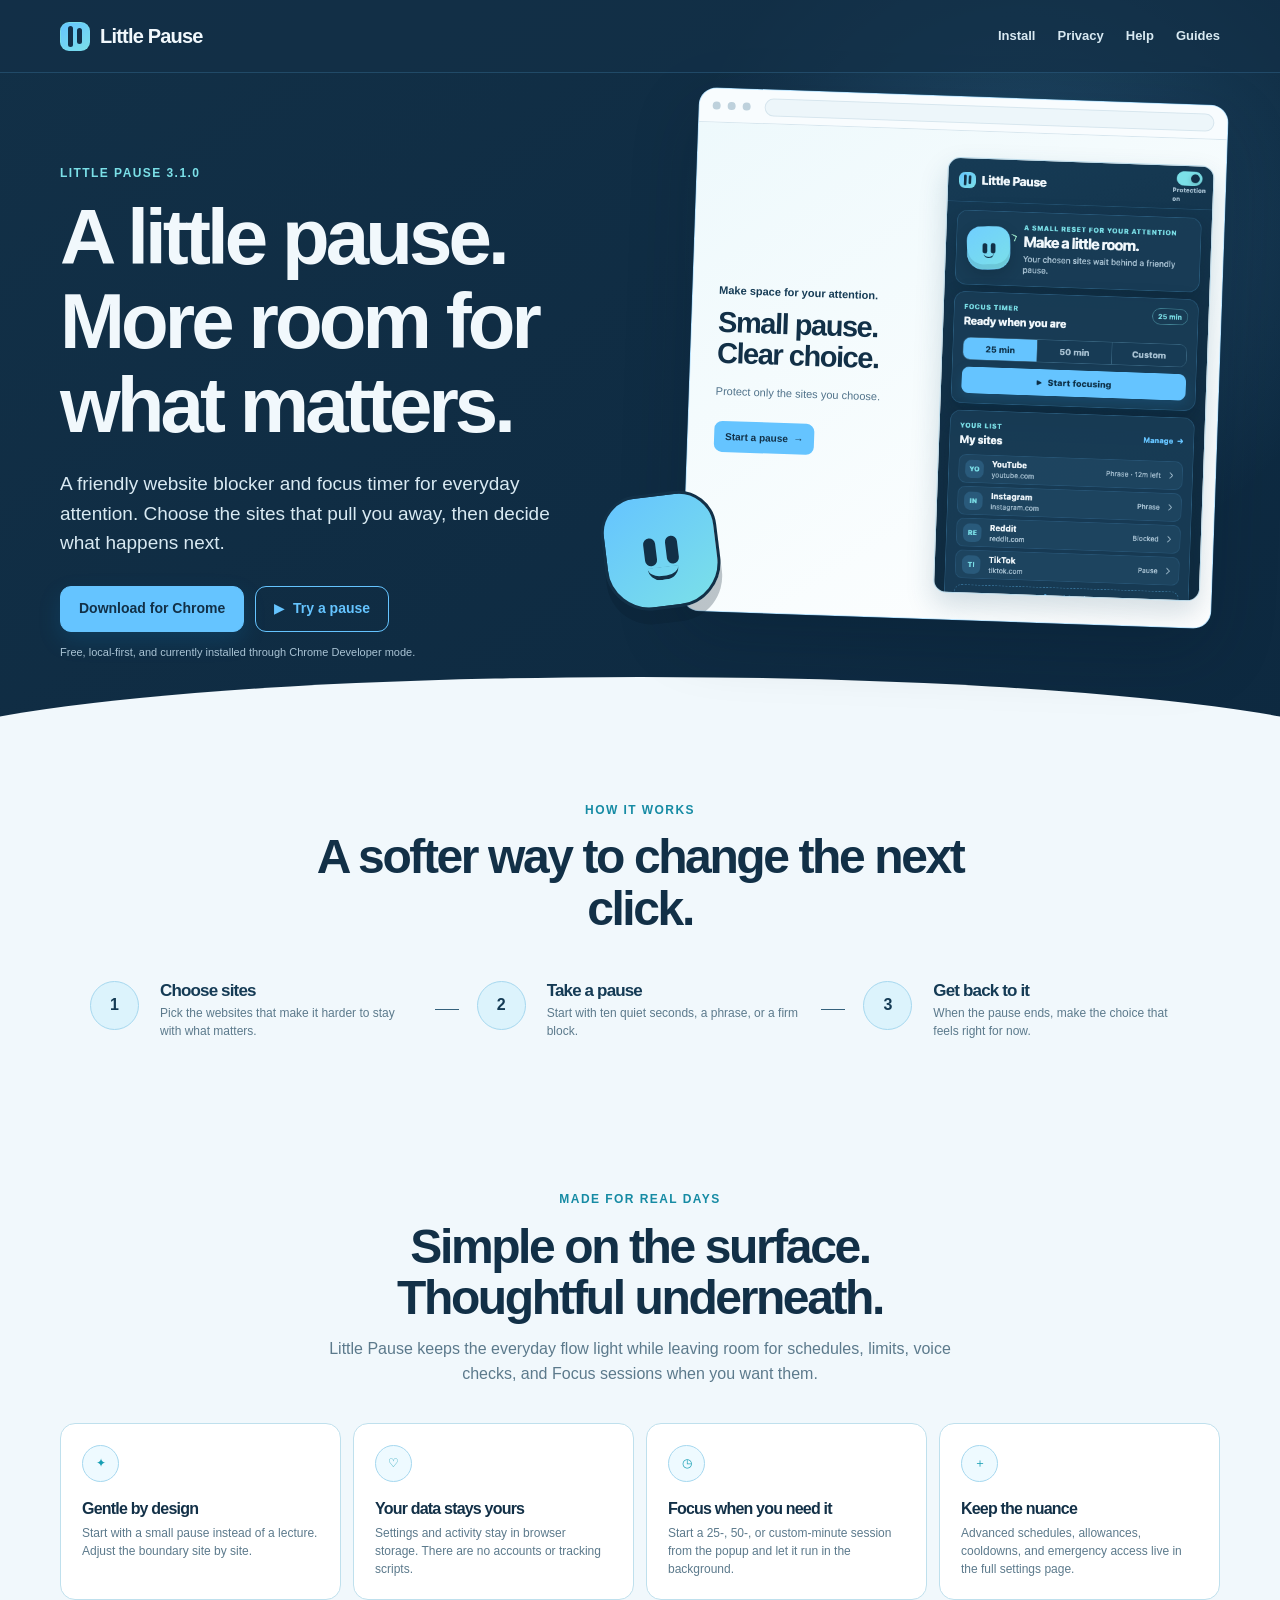
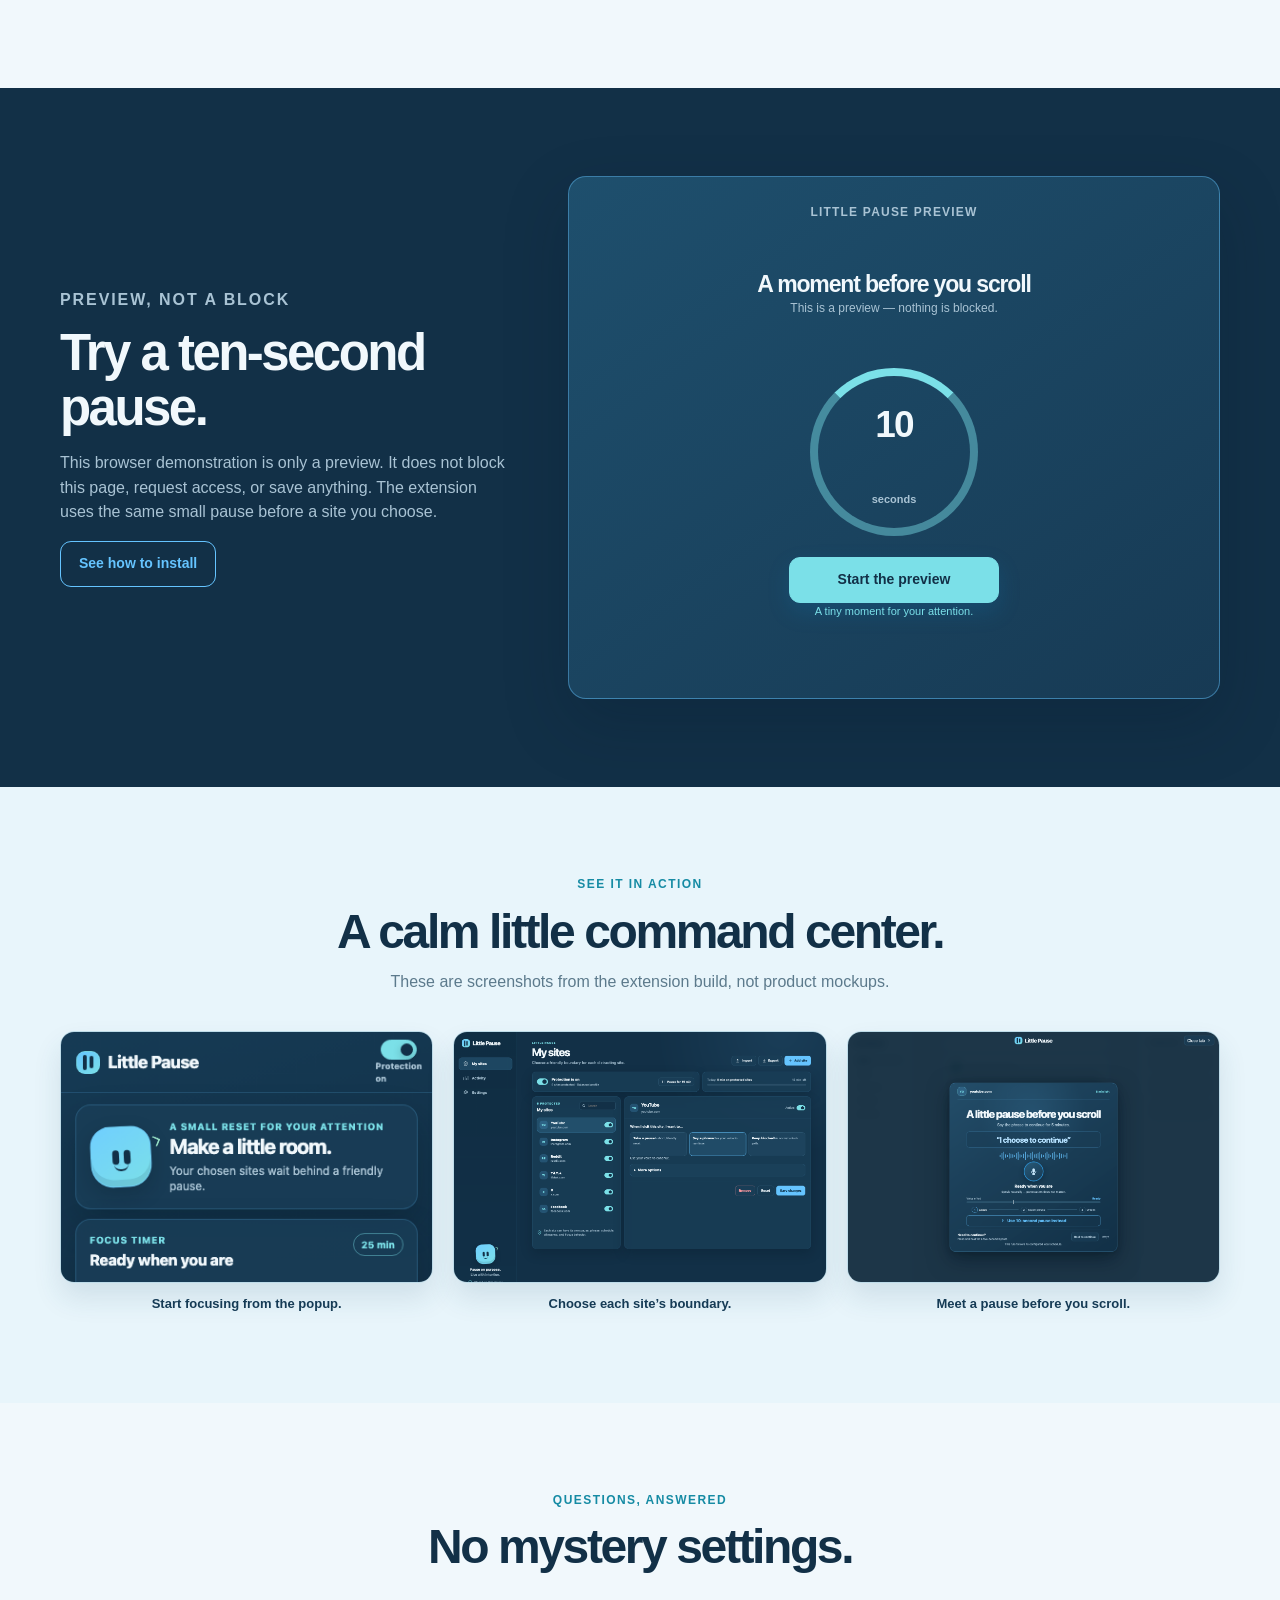
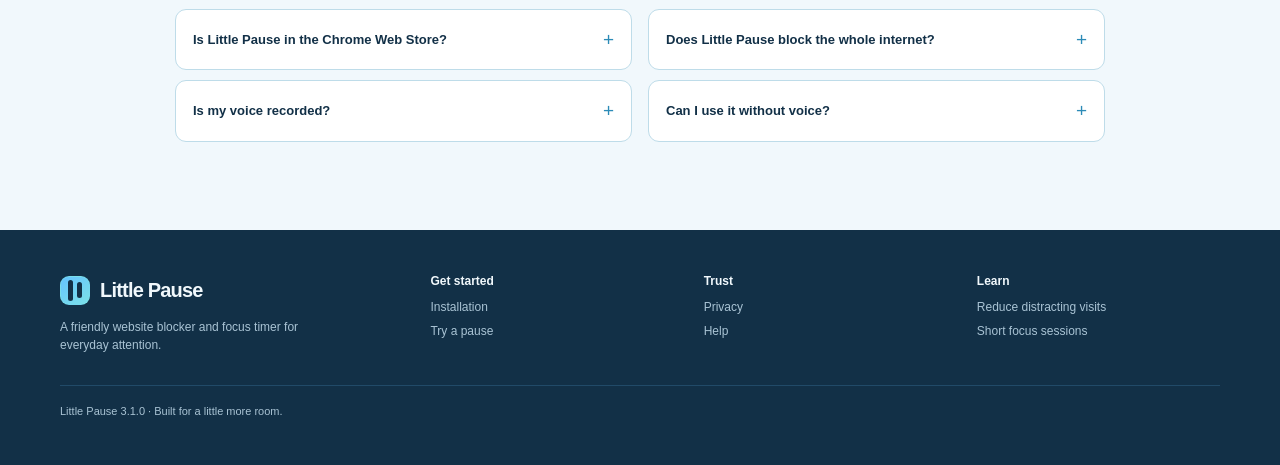
==== docs/index.html @ d3a866d6 "feat: rebrand extension and add Little Pause website" ====
<!doctype html>
<html lang="en" class="no-js">
  <head>
    <meta charset="utf-8">
    <meta name="viewport" content="width=device-width, initial-scale=1">
    <title>Little Pause — Friendly Website Blocker &amp; Focus Timer</title>
    <meta name="description" content="Little Pause adds a friendly pause before distracting websites and gives you a simple focus timer. Local-first, no accounts, no tracking.">
    <link rel="canonical" href="https://stiwarilbj.github.io/Talk_To_Unlock/">
    <meta property="og:type" content="website">
    <meta property="og:title" content="Little Pause — A little pause. More room for what matters.">
    <meta property="og:description" content="A friendly website blocker and focus timer for everyday attention.">
    <meta property="og:url" content="https://stiwarilbj.github.io/Talk_To_Unlock/">
    <meta property="og:image" content="https://stiwarilbj.github.io/Talk_To_Unlock/assets/og-image.svg">
    <meta name="twitter:card" content="summary_large_image">
    <meta name="twitter:title" content="Little Pause — A little pause. More room for what matters.">
    <meta name="twitter:description" content="A friendly website blocker and focus timer for everyday attention.">
    <meta name="twitter:image" content="https://stiwarilbj.github.io/Talk_To_Unlock/assets/og-image.svg">
    <link rel="stylesheet" href="styles.css">
    <script type="application/ld+json">
      {
        "@context": "https://schema.org",
        "@type": "SoftwareApplication",
        "name": "Little Pause",
        "applicationCategory": "ProductivityApplication",
        "operatingSystem": "Chrome",
        "description": "A friendly website blocker and focus timer with local-only settings.",
        "softwareVersion": "3.1.0",
        "isAccessibleForFree": true,
        "offers": { "@type": "Offer", "price": "0", "priceCurrency": "USD" },
        "downloadUrl": "https://stiwarilbj.github.io/Talk_To_Unlock/install.html",
        "url": "https://stiwarilbj.github.io/Talk_To_Unlock/"
      }
    </script>
  </head>
  <body class="no-js">
    <a class="skip-link" href="#main-content">Skip to content</a>
    <header class="site-header"><div class="container nav-wrap"><a class="brand" href="./"><span class="brand-mark" aria-hidden="true"><i></i><i></i></span><span>Little Pause</span></a><button class="nav-toggle" type="button" data-nav-toggle aria-expanded="false" aria-controls="site-nav">Menu</button><nav class="site-nav" id="site-nav" data-site-nav aria-label="Main navigation"><a href="install.html">Install</a><a href="privacy.html">Privacy</a><a href="help.html">Help</a><a href="guides/reduce-scrolling.html">Guides</a></nav></div></header>
    <main id="main-content">
      <section class="hero"><div class="container hero-grid"><div><p class="kicker">Little Pause 3.1.0</p><h1>A little pause.<br>More room for what matters.</h1><p class="hero-copy">A friendly website blocker and focus timer for everyday attention. Choose the sites that pull you away, then decide what happens next.</p><div class="button-row"><a class="button" href="install.html">Download for Chrome</a><a class="button ghost" href="#demo">▶&nbsp; Try a pause</a></div><p class="micro-note">Free, local-first, and currently installed through Chrome Developer mode.</p></div><div class="hero-art"><div class="browser-frame" aria-label="Little Pause extension preview"><div class="browser-bar"><span class="browser-dot"></span><span class="browser-dot"></span><span class="browser-dot"></span><span class="browser-url"></span></div><div class="browser-page"><div class="browser-copy"><p>Make space for your attention.</p><h2>Small pause.<br>Clear choice.</h2><span>Protect only the sites you choose.</span><div class="browser-button">Start a pause&nbsp; →</div></div><img class="popup-shot" src="assets/popup.png" alt="Little Pause popup with protection status, focus timer, and My sites"></div></div><div class="hero-mascot" aria-hidden="true"><span></span><span></span><i></i></div></div></div></section>
      <section class="workflow" aria-labelledby="workflow-title"><div class="container"><div class="section-heading"><p class="kicker" style="color:#168ba4">How it works</p><h2 id="workflow-title">A softer way to change the next click.</h2></div><div class="workflow-grid"><div class="workflow-step"><div class="round-icon" aria-hidden="true">1</div><div><h3>Choose sites</h3><p>Pick the websites that make it harder to stay with what matters.</p></div></div><div class="workflow-step"><div class="round-icon" aria-hidden="true">2</div><div><h3>Take a pause</h3><p>Start with ten quiet seconds, a phrase, or a firm block.</p></div></div><div class="workflow-step"><div class="round-icon" aria-hidden="true">3</div><div><h3>Get back to it</h3><p>When the pause ends, make the choice that feels right for now.</p></div></div></div></div></section>
      <section class="section" aria-labelledby="promise-title"><div class="container"><div class="section-heading"><p class="kicker" style="color:#168ba4">Made for real days</p><h2 id="promise-title">Simple on the surface. Thoughtful underneath.</h2><p class="section-lede">Little Pause keeps the everyday flow light while leaving room for schedules, limits, voice checks, and Focus sessions when you want them.</p></div><div class="promise-grid"><article class="promise-card"><div class="round-icon" aria-hidden="true">✦</div><h3>Gentle by design</h3><p>Start with a small pause instead of a lecture. Adjust the boundary site by site.</p></article><article class="promise-card"><div class="round-icon" aria-hidden="true">♡</div><h3>Your data stays yours</h3><p>Settings and activity stay in browser storage. There are no accounts or tracking scripts.</p></article><article class="promise-card"><div class="round-icon" aria-hidden="true">◷</div><h3>Focus when you need it</h3><p>Start a 25-, 50-, or custom-minute session from the popup and let it run in the background.</p></article><article class="promise-card"><div class="round-icon" aria-hidden="true">＋</div><h3>Keep the nuance</h3><p>Advanced schedules, allowances, cooldowns, and emergency access live in the full settings page.</p></article></div></div></section>
      <section class="section blue" id="demo" aria-labelledby="demo-title"><div class="container demo-grid"><div class="demo-copy"><p class="kicker">Preview, not a block</p><h2 id="demo-title">Try a ten-second pause.</h2><p>This browser demonstration is only a preview. It does not block this page, request access, or save anything. The extension uses the same small pause before a site you choose.</p><a class="button ghost" href="install.html">See how to install</a></div><div class="demo-card" data-demo><p class="demo-label">Little Pause preview</p><h3>A moment before you scroll</h3><p data-demo-copy>This is a preview — nothing is blocked.</p><div class="demo-clock" data-demo-clock aria-live="polite">10<small>seconds</small></div><button class="button mint" type="button" data-demo-action>Start the preview</button><p class="demo-status" data-demo-status aria-live="polite">A tiny moment for your attention.</p></div></div></section>
      <section class="section screenshots" aria-labelledby="screenshots-title"><div class="container"><div class="section-heading"><p class="kicker" style="color:#168ba4">See it in action</p><h2 id="screenshots-title">A calm little command center.</h2><p class="section-lede">These are screenshots from the extension build, not product mockups.</p></div><div class="shot-grid"><figure class="shot-card"><img src="assets/popup.png" alt="Little Pause popup showing a focus timer and protected site list" loading="lazy"><figcaption>Start focusing from the popup.</figcaption></figure><figure class="shot-card"><img src="assets/settings.png" alt="Little Pause My sites settings showing pause, phrase, and blocked choices" loading="lazy"><figcaption>Choose each site’s boundary.</figcaption></figure><figure class="shot-card"><img src="assets/blocker.png" alt="Little Pause blocker asking the visitor to start a short pause before scrolling" loading="lazy"><figcaption>Meet a pause before you scroll.</figcaption></figure></div></div></section>
      <section class="section faq" aria-labelledby="faq-title"><div class="container"><div class="section-heading"><p class="kicker" style="color:#168ba4">Questions, answered</p><h2 id="faq-title">No mystery settings.</h2></div><div class="faq-grid"><details><summary>Is Little Pause in the Chrome Web Store?</summary><p>Not yet. The current release is available as a manual download. The <a href="install.html">installation page</a> explains Chrome Developer mode and Load unpacked.</p></details><details><summary>Does Little Pause block the whole internet?</summary><p>No. It only evaluates the domains you add to My sites, including subdomains when that option is enabled.</p></details><details><summary>Is my voice recorded?</summary><p>No audio or recognized transcript is stored. Browser speech processing and microphone availability depend on Chrome and your device. See the <a href="privacy.html">privacy page</a>.</p></details><details><summary>Can I use it without voice?</summary><p>Yes. Every site can use a timed pause or a hard block. Voice is optional and only appears for Voice rules.</p></details></div></div></section>
    </main>
    <footer class="site-footer"><div class="container"><div class="footer-grid"><div><a class="brand" href="./"><span class="brand-mark" aria-hidden="true"><i></i><i></i></span><span>Little Pause</span></a><p class="footer-note">A friendly website blocker and focus timer for everyday attention.</p></div><div class="footer-column"><h2>Get started</h2><a href="install.html">Installation</a><a href="#demo">Try a pause</a></div><div class="footer-column"><h2>Trust</h2><a href="privacy.html">Privacy</a><a href="help.html">Help</a></div><div class="footer-column"><h2>Learn</h2><a href="guides/reduce-scrolling.html">Reduce distracting visits</a><a href="guides/short-focus-sessions.html">Short focus sessions</a></div></div><div class="footer-bottom">Little Pause 3.1.0 · Built for a little more room.</div></div></footer>
    <script src="script.js"></script>
  </body>
</html>
---- docs/styles.css ----
:root {
  --navy: #123047;
  --denim: #193d56;
  --blue: #214a65;
  --border: #35617c;
  --sky: #65c4ff;
  --mint: #7be0e8;
  --text: #f1f8fc;
  --muted: #a9c3d4;
  --ink: #153b55;
  --paper: #f1f8fc;
  --paper-muted: #d8e9f2;
  --shadow: 0 24px 65px rgba(4, 24, 39, .22);
  font-family: ui-rounded, "SF Pro Rounded", "SF Pro Display", Inter, -apple-system, BlinkMacSystemFont, "Segoe UI", sans-serif;
  color: var(--text);
  background: var(--navy);
  font-synthesis: none;
  text-rendering: optimizeLegibility;
}

* { box-sizing: border-box; }
html { scroll-behavior: smooth; }
body { min-width: 320px; margin: 0; background: var(--paper); color: var(--ink); line-height: 1.55; }
body.no-js .js-only { display: none; }
a { color: inherit; }
button, input { font: inherit; }
button:focus-visible, a:focus-visible, summary:focus-visible { outline: 3px solid var(--sky); outline-offset: 4px; }
.skip-link { position: absolute; top: 8px; left: 8px; z-index: 10; padding: 8px 12px; border-radius: 8px; background: var(--sky); color: var(--navy); transform: translateY(-150%); }
.skip-link:focus { transform: translateY(0); }
.container { width: min(1160px, calc(100% - 40px)); margin: 0 auto; }
.site-header { position: absolute; inset: 0 0 auto; z-index: 4; border-bottom: 1px solid rgba(101,196,255,.18); background: rgba(18,48,71,.72); }
.nav-wrap { display: flex; align-items: center; justify-content: space-between; min-height: 72px; }
.brand { display: inline-flex; align-items: center; gap: 10px; color: var(--text); text-decoration: none; font-size: 20px; font-weight: 800; letter-spacing: -.04em; }
.brand-mark { display: flex; align-items: center; gap: 4px; height: 29px; padding: 3px 7px; border: 1px solid rgba(123,224,232,.62); border-radius: 9px; background: linear-gradient(145deg,var(--sky),var(--mint)); }
.brand-mark i { display: block; width: 5px; height: 21px; border-radius: 99px; background: var(--navy); }
.brand-mark i + i { height: 16px; }
.site-nav { display: flex; align-items: center; gap: 22px; }
.site-nav a { color: var(--paper-muted); font-size: 13px; font-weight: 720; text-decoration: none; }
.site-nav a:hover { color: var(--text); }
.nav-toggle { display: none; min-height: 36px; padding: 0 10px; border: 1px solid var(--border); border-radius: 9px; background: transparent; color: var(--text); }

.hero { position: relative; overflow: hidden; min-height: 690px; padding: 164px 0 92px; background: radial-gradient(circle at 80% 30%, rgba(101,196,255,.2), transparent 30%), linear-gradient(145deg,#123047 0%,#0d2940 100%); }
.hero::after { position: absolute; right: -8%; bottom: -84px; left: -8%; height: 160px; border-radius: 50% 50% 0 0; background: var(--paper); content: ''; }
.hero-grid { position: relative; z-index: 1; display: grid; grid-template-columns: minmax(0, .9fr) minmax(420px, 1.1fr); align-items: center; gap: 56px; }
.kicker { margin: 0 0 12px; color: var(--mint); font-size: 12px; font-weight: 820; letter-spacing: .12em; text-transform: uppercase; }
h1, h2, h3 { line-height: 1.08; letter-spacing: -.05em; }
h1 { max-width: 600px; margin: 0; color: var(--text); font-size: clamp(44px, 7vw, 78px); }
.hero-copy { max-width: 510px; margin: 22px 0 0; color: var(--paper-muted); font-size: 19px; }
.button-row { display: flex; flex-wrap: wrap; gap: 11px; margin-top: 28px; }
.button { display: inline-flex; align-items: center; justify-content: center; gap: 9px; min-height: 46px; padding: 0 18px; border: 1px solid var(--sky); border-radius: 11px; background: var(--sky); color: var(--navy); font-size: 14px; font-weight: 800; text-decoration: none; cursor: pointer; box-shadow: 0 9px 22px rgba(17,125,190,.2); }
.button:hover { background: #83d2ff; }
.button.ghost { background: transparent; color: var(--sky); box-shadow: none; }
.button.ghost:hover { background: rgba(101,196,255,.1); }
.button.mint { border-color: var(--mint); background: var(--mint); }
.micro-note { margin: 12px 0 0; color: var(--muted); font-size: 11px; }
.hero-art { position: relative; min-height: 420px; }
.browser-frame { position: absolute; right: 0; bottom: 2px; width: min(530px,100%); overflow: hidden; border: 1px solid rgba(101,196,255,.4); border-radius: 18px; background: var(--paper); box-shadow: var(--shadow); transform: rotate(2deg); }
.browser-bar { display: flex; align-items: center; gap: 7px; height: 34px; padding: 0 13px; border-bottom: 1px solid #d7e6ee; background: #f8fcfe; }
.browser-dot { width: 8px; height: 8px; border-radius: 50%; background: #bed1dc; }
.browser-url { flex: 1; height: 18px; margin-left: 7px; border: 1px solid #d7e6ee; border-radius: 99px; background: #edf6fa; }
.browser-page { display: grid; grid-template-columns: 44% 56%; align-items: center; min-height: 382px; padding: 26px; gap: 15px; background: linear-gradient(145deg,#eef9fc,#fff); }
.browser-copy p { margin: 0; color: var(--ink); font-size: 11px; font-weight: 750; }
.browser-copy h2 { margin: 8px 0; color: var(--navy); font-size: 29px; }
.browser-copy span { color: #50728a; font-size: 11px; }
.browser-button { display: inline-flex; align-items: center; gap: 6px; margin-top: 18px; padding: 8px 11px; border-radius: 8px; background: var(--sky); color: var(--navy); font-size: 10px; font-weight: 800; }
.popup-shot { width: 100%; border: 1px solid #b8d8e8; border-radius: 13px; box-shadow: 0 13px 28px rgba(23,71,101,.18); }
.hero-mascot { position: absolute; bottom: 13px; left: -10px; display: flex; align-items: center; justify-content: center; gap: 10px; width: 116px; height: 116px; border: 3px solid var(--navy); border-radius: 38px 38px 45px 45px; background: linear-gradient(145deg,var(--sky),var(--mint)); box-shadow: 0 14px 0 rgba(5,27,43,.25); transform: rotate(-7deg); }
.hero-mascot span { width: 12px; height: 28px; border-radius: 99px; background: var(--navy); }
.hero-mascot i { position: absolute; bottom: 26px; left: 50%; width: 31px; height: 13px; border-bottom: 4px solid var(--navy); border-radius: 0 0 99px 99px; transform: translateX(-50%); }

.workflow { padding: 48px 0 52px; background: var(--paper); }
.workflow-grid { display: grid; grid-template-columns: repeat(3,1fr); gap: 0; }
.workflow-step { position: relative; display: grid; grid-template-columns: 55px minmax(0,1fr); gap: 15px; padding: 10px 30px; }
.workflow-step + .workflow-step::before { position: absolute; top: 38px; left: -12px; width: 24px; height: 1px; background: var(--border); content: ''; }
.round-icon { display: grid; place-items: center; width: 49px; height: 49px; border: 1px solid #a6d8ef; border-radius: 50%; background: #dcf3fc; color: var(--ink); font-weight: 900; }
.workflow-step h3 { margin: 1px 0 5px; font-size: 17px; }
.workflow-step p { margin: 0; color: #5c7a8c; font-size: 12px; line-height: 1.45; }

.section { padding: 88px 0; }
.section.blue { background: var(--navy); color: var(--text); }
.section.blue h2, .section.blue h3 { color: var(--text); }
.section.blue .section-lede { color: var(--muted); }
.section-heading { max-width: 680px; margin: 0 auto 36px; text-align: center; }
.section-heading h2 { margin: 0; color: var(--navy); font-size: clamp(31px,5vw,48px); }
.section-lede { margin: 13px auto 0; color: #5c7a8c; font-size: 16px; }
.promise-grid { display: grid; grid-template-columns: repeat(4,1fr); gap: 12px; }
.promise-card { padding: 21px; border: 1px solid #bfe0ed; border-radius: 15px; background: #fff; }
.promise-card .round-icon { width: 37px; height: 37px; margin-bottom: 18px; background: #eefaff; color: #169eb3; font-size: 12px; }
.promise-card h3 { margin: 0 0 7px; color: var(--navy); font-size: 16px; }
.promise-card p { margin: 0; color: #5c7a8c; font-size: 12px; line-height: 1.5; }
.section.blue .promise-card { border-color: rgba(101,196,255,.24); background: rgba(33,74,101,.72); }
.section.blue .promise-card h3 { color: var(--text); }
.section.blue .promise-card p { color: var(--muted); }

.demo-grid { display: grid; grid-template-columns: minmax(0,.82fr) minmax(0,1.18fr); align-items: center; gap: 55px; }
.demo-copy h2 { margin: 0; color: var(--text); font-size: clamp(32px,5vw,51px); }
.demo-copy p { color: var(--muted); font-size: 16px; }
.demo-card { padding: 26px; border: 1px solid rgba(101,196,255,.45); border-radius: 18px; background: linear-gradient(145deg,#1e4f6d,#173a54); box-shadow: var(--shadow); text-align: center; }
.demo-label { margin: 0; color: var(--mint); font-size: 11px; font-weight: 800; letter-spacing: .1em; text-transform: uppercase; }
.demo-card h3 { margin: 9px 0 2px; color: var(--text); font-size: 23px; }
.demo-card p { min-height: 50px; margin: 0 0 19px; color: var(--muted); font-size: 12px; }
.demo-clock { display: grid; place-items: center; width: 168px; height: 168px; margin: 0 auto 21px; border: 8px solid rgba(123,224,232,.45); border-top-color: var(--mint); border-radius: 50%; color: var(--text); font-size: 37px; font-weight: 800; letter-spacing: -.05em; }
.demo-clock small { display: block; margin-top: -4px; color: var(--muted); font-size: 11px; font-weight: 650; letter-spacing: 0; }
.demo-card .button { min-width: 210px; }
.demo-status { min-height: 20px; margin: 11px 0 0; color: var(--mint) !important; font-size: 11px !important; }

.screenshots { background: #e8f5fb; }
.shot-grid { display: grid; grid-template-columns: repeat(3,1fr); gap: 20px; }
.shot-card { margin: 0; }
.shot-card img { display: block; width: 100%; aspect-ratio: 1.48; object-fit: cover; object-position: top; border: 1px solid #bedce9; border-radius: 14px; background: #d9edf5; box-shadow: 0 15px 28px rgba(32,83,111,.12); }
.shot-card figcaption { margin-top: 11px; color: var(--ink); font-size: 13px; font-weight: 750; text-align: center; }

.faq { background: var(--paper); }
.faq-grid { display: grid; grid-template-columns: repeat(2,1fr); gap: 10px 16px; max-width: 930px; margin: 0 auto; }
.faq details { border: 1px solid #bedce9; border-radius: 11px; background: #fff; }
.faq summary { display: flex; align-items: center; justify-content: space-between; gap: 12px; padding: 15px 17px; cursor: pointer; color: var(--navy); font-size: 13px; font-weight: 760; list-style: none; }
.faq summary::-webkit-details-marker { display: none; }
.faq summary::after { color: #2c8bb7; content: '+'; font-size: 19px; font-weight: 500; }
.faq details[open] summary::after { content: '−'; }
.faq details p { margin: -3px 17px 16px; color: #5c7a8c; font-size: 12px; }

.page-main { min-height: calc(100vh - 350px); padding: 145px 0 86px; background: linear-gradient(145deg,var(--navy),#0e2b42); }
.page-main h1 { max-width: 760px; font-size: clamp(39px,6vw,64px); }
.page-lede { max-width: 700px; margin: 19px 0 0; color: var(--paper-muted); font-size: 18px; }
.content-card { max-width: 900px; margin-top: 35px; padding: clamp(24px,5vw,45px); border: 1px solid rgba(101,196,255,.28); border-radius: 18px; background: rgba(25,61,86,.83); box-shadow: var(--shadow); }
.content-card h2 { margin: 30px 0 10px; color: var(--text); font-size: 27px; }
.content-card h2:first-child { margin-top: 0; }
.content-card h3 { margin: 22px 0 7px; color: var(--text); font-size: 18px; }
.content-card p, .content-card li { color: var(--muted); font-size: 14px; }
.content-card a { color: var(--sky); }
.content-card ol, .content-card ul { padding-left: 22px; }
.content-card li + li { margin-top: 8px; }
.callout { margin: 21px 0; padding: 16px 18px; border-left: 3px solid var(--mint); border-radius: 0 10px 10px 0; background: rgba(123,224,232,.09); color: var(--paper-muted); }
.callout strong { color: var(--text); }
.download-panel { display: flex; align-items: center; justify-content: space-between; gap: 17px; margin: 21px 0; padding: 17px; border: 1px solid rgba(101,196,255,.28); border-radius: 12px; background: rgba(101,196,255,.08); }
.download-panel p { margin: 0; }
.table-wrap { overflow-x: auto; }
table { width: 100%; border-collapse: collapse; color: var(--muted); font-size: 13px; }
th, td { padding: 10px; border-bottom: 1px solid rgba(101,196,255,.2); text-align: left; vertical-align: top; }
th { color: var(--text); }

.site-footer { padding: 45px 0; background: var(--navy); color: var(--muted); }
.footer-grid { display: grid; grid-template-columns: 1.4fr repeat(3,1fr); gap: 30px; }
.site-footer .brand { margin-bottom: 12px; }
.footer-note { max-width: 260px; margin: 0; font-size: 12px; }
.footer-column h2 { margin: 0 0 10px; color: var(--text); font-size: 12px; letter-spacing: 0; }
.footer-column a { display: block; width: fit-content; margin: 6px 0; color: var(--muted); font-size: 12px; text-decoration: none; }
.footer-column a:hover { color: var(--sky); }
.footer-bottom { margin-top: 30px; padding-top: 17px; border-top: 1px solid rgba(101,196,255,.18); font-size: 11px; }

@media (max-width: 900px) {
  .hero-grid, .demo-grid { grid-template-columns: 1fr; }
  .hero-art { min-height: 390px; max-width: 610px; margin: 0 auto; }
  .hero { padding-top: 135px; }
  .promise-grid { grid-template-columns: repeat(2,1fr); }
}
@media (max-width: 660px) {
  .container { width: min(100% - 28px, 560px); }
  .nav-wrap { min-height: 62px; }
  .nav-toggle { display: inline-block; }
  .site-nav { position: absolute; top: 62px; right: 14px; left: 14px; display: none; padding: 9px; border: 1px solid var(--border); border-radius: 11px; background: var(--denim); box-shadow: var(--shadow); }
  .site-nav[data-open="true"] { display: grid; }
  .site-nav a { padding: 9px; }
  .hero { min-height: 780px; padding: 118px 0 70px; }
  .hero::after { bottom: -50px; height: 110px; }
  h1 { font-size: 44px; }
  .hero-copy { font-size: 16px; }
  .hero-art { min-height: 350px; }
  .browser-page { grid-template-columns: 1fr; padding: 18px; }
  .browser-copy { display: none; }
  .hero-mascot { width: 83px; height: 83px; border-radius: 28px; }
  .hero-mascot span { width: 9px; height: 20px; }
  .hero-mascot i { bottom: 18px; width: 22px; height: 9px; border-width: 3px; }
  .workflow-grid, .promise-grid, .shot-grid, .faq-grid, .footer-grid { grid-template-columns: 1fr; }
  .workflow-step { padding: 14px 0; }
  .workflow-step + .workflow-step::before { display: none; }
  .section { padding: 62px 0; }
  .shot-card img { aspect-ratio: 1.55; }
  .page-main { padding-top: 112px; }
  .download-panel { align-items: flex-start; flex-direction: column; }
  .footer-grid { gap: 23px; }
}
@media (prefers-reduced-motion: reduce) {
  *, *::before, *::after { scroll-behavior: auto !important; animation-duration: .01ms !important; transition-duration: .01ms !important; }
}
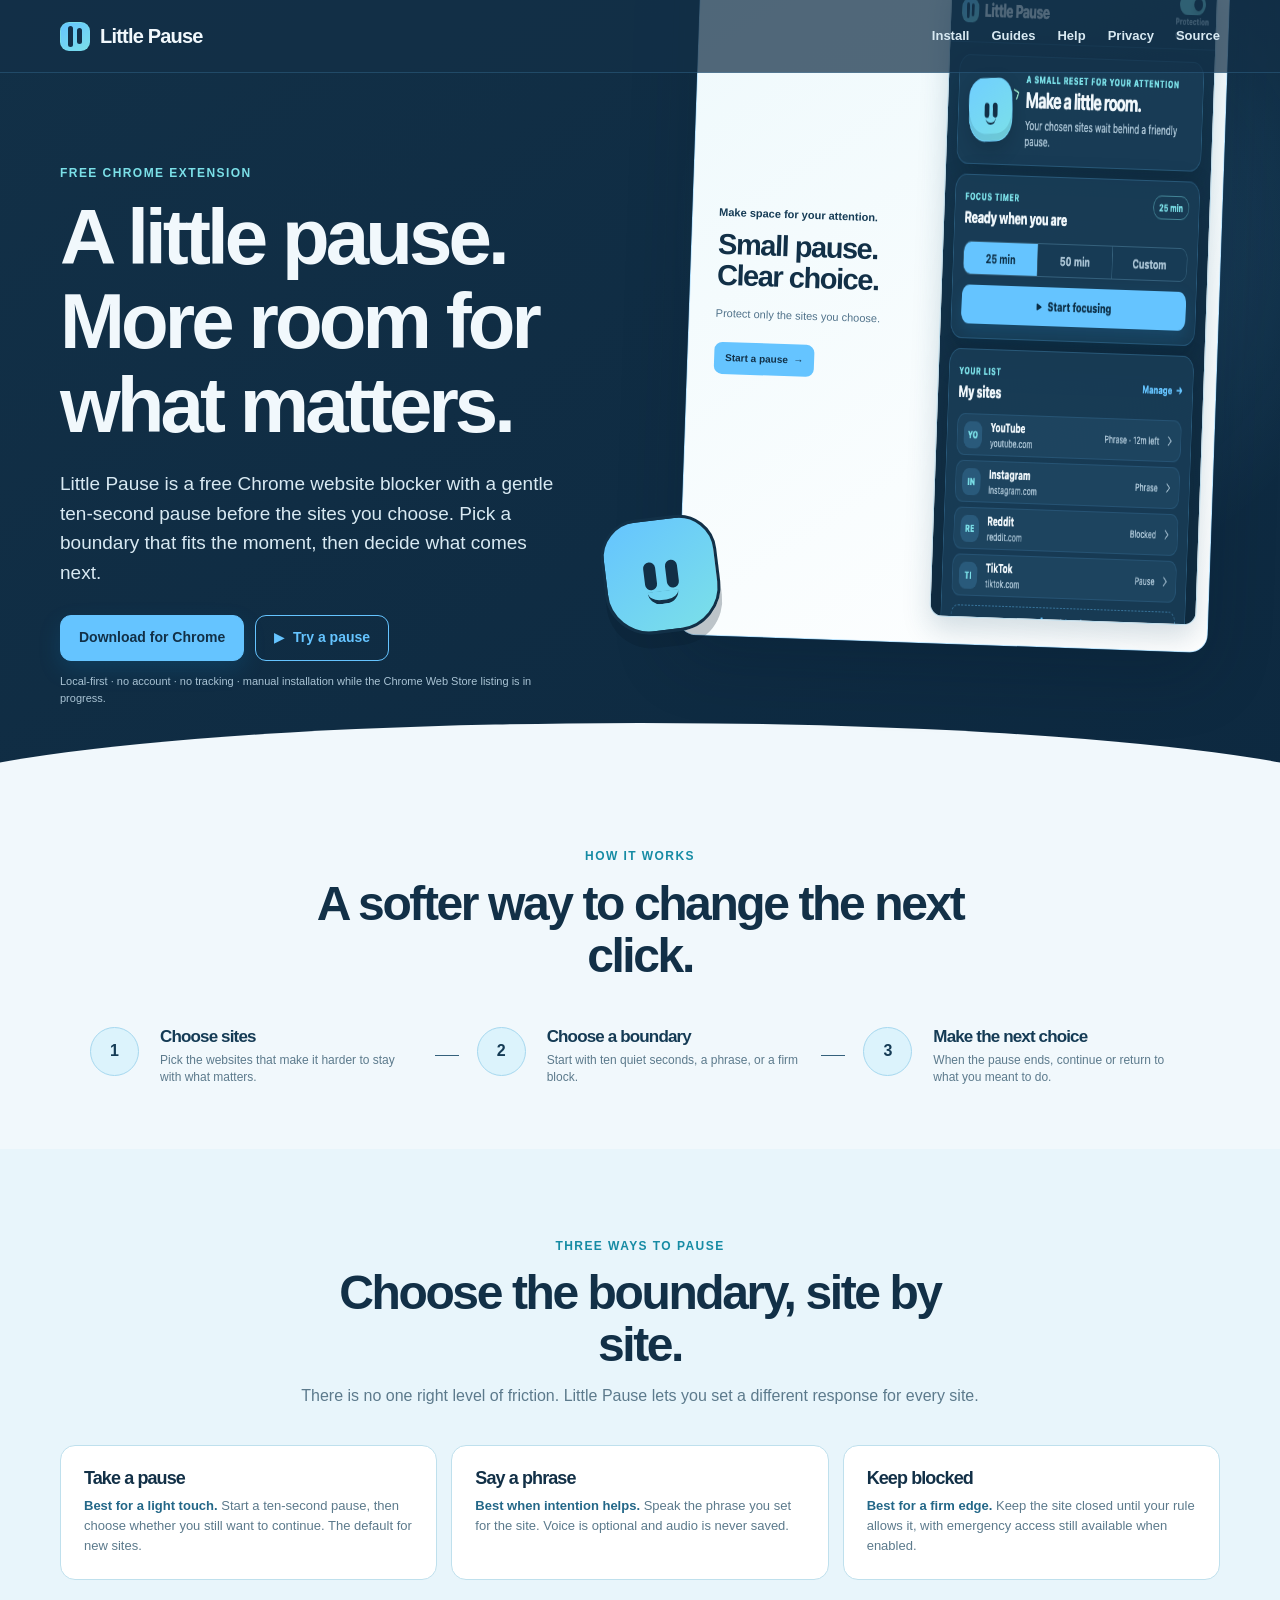
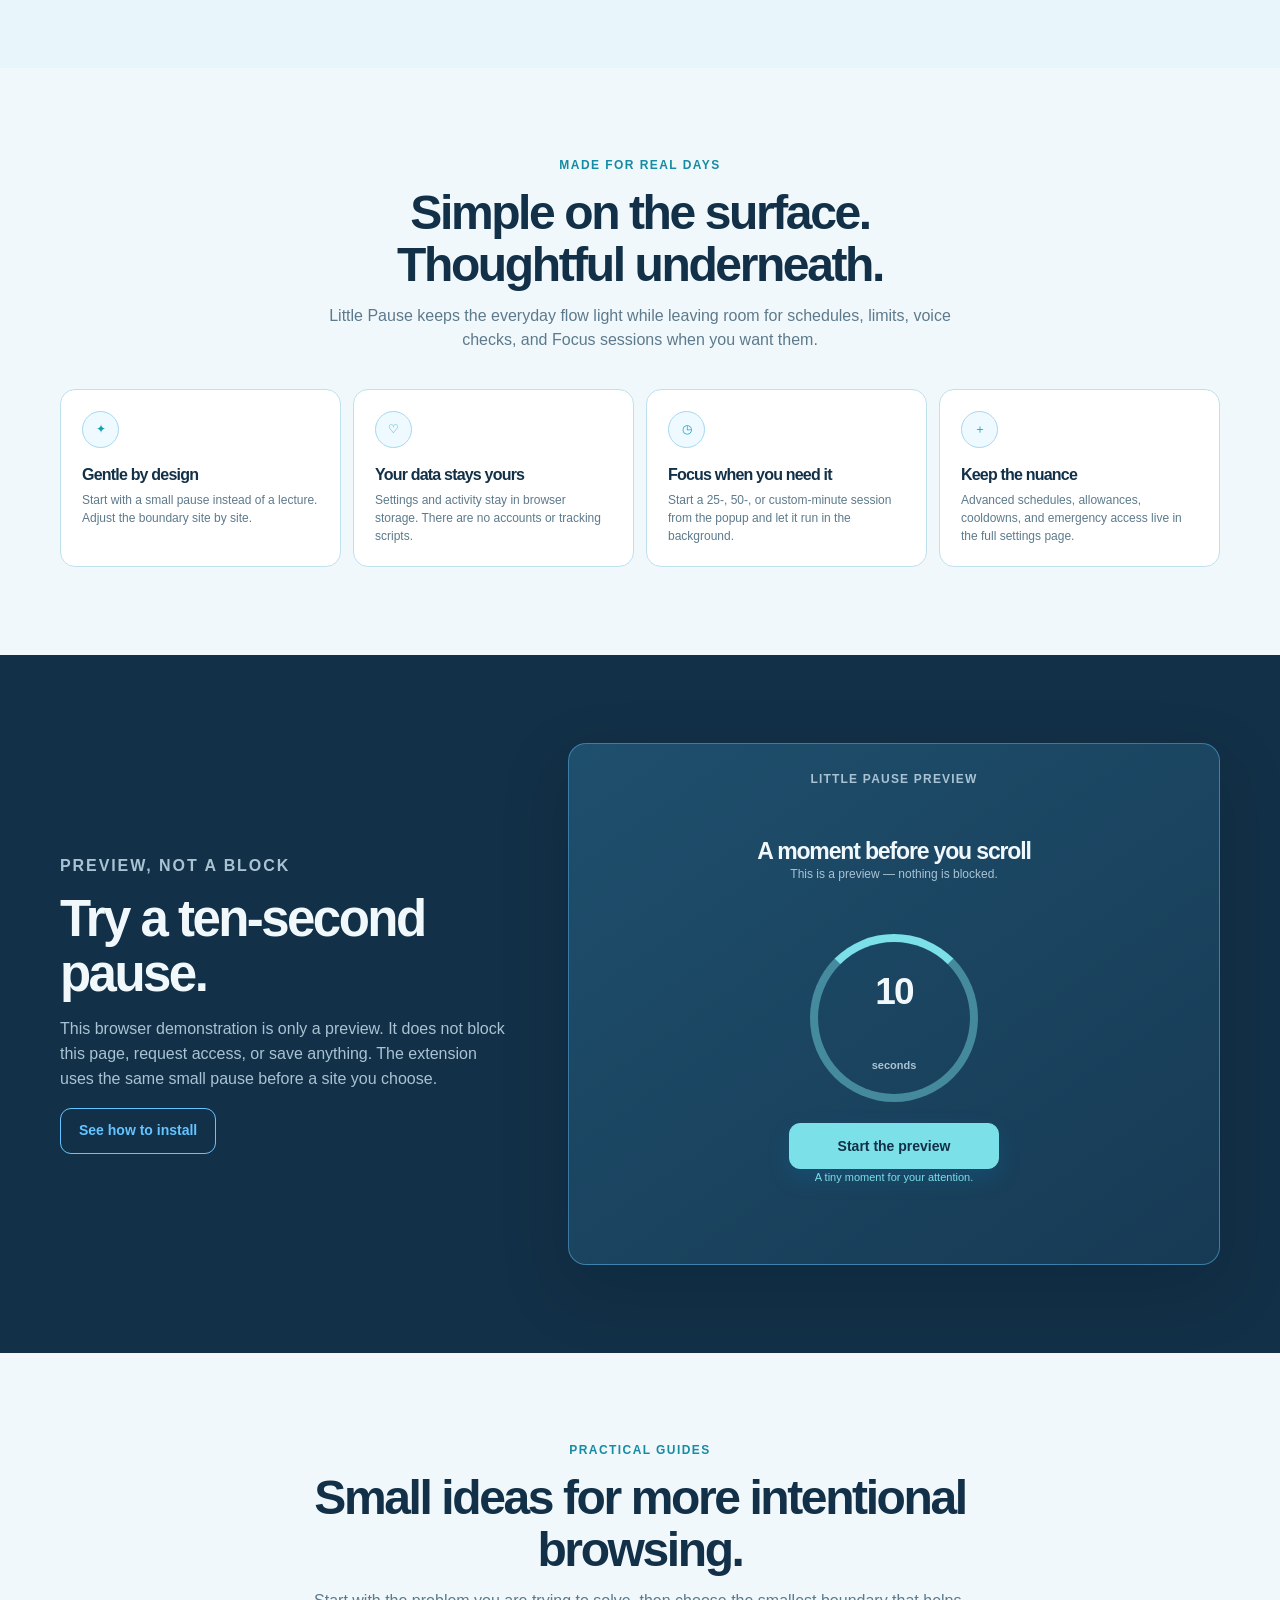
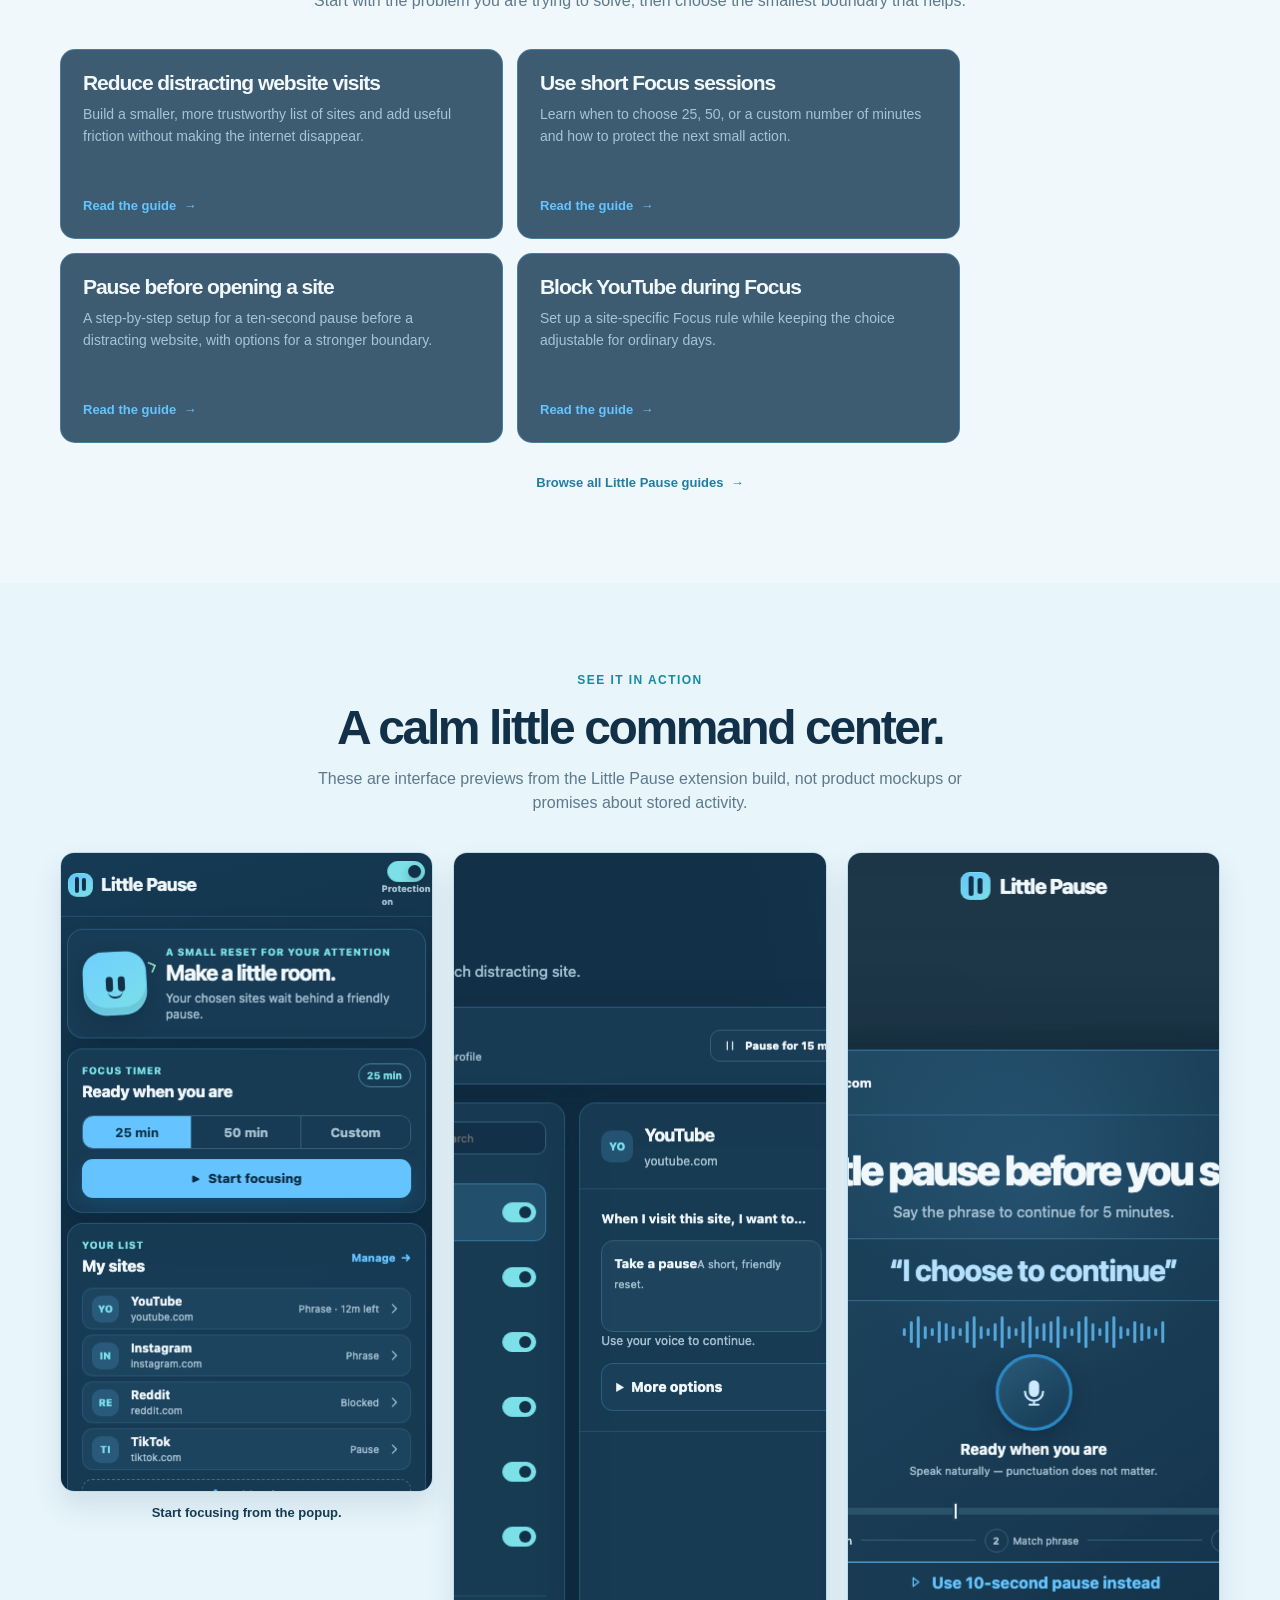
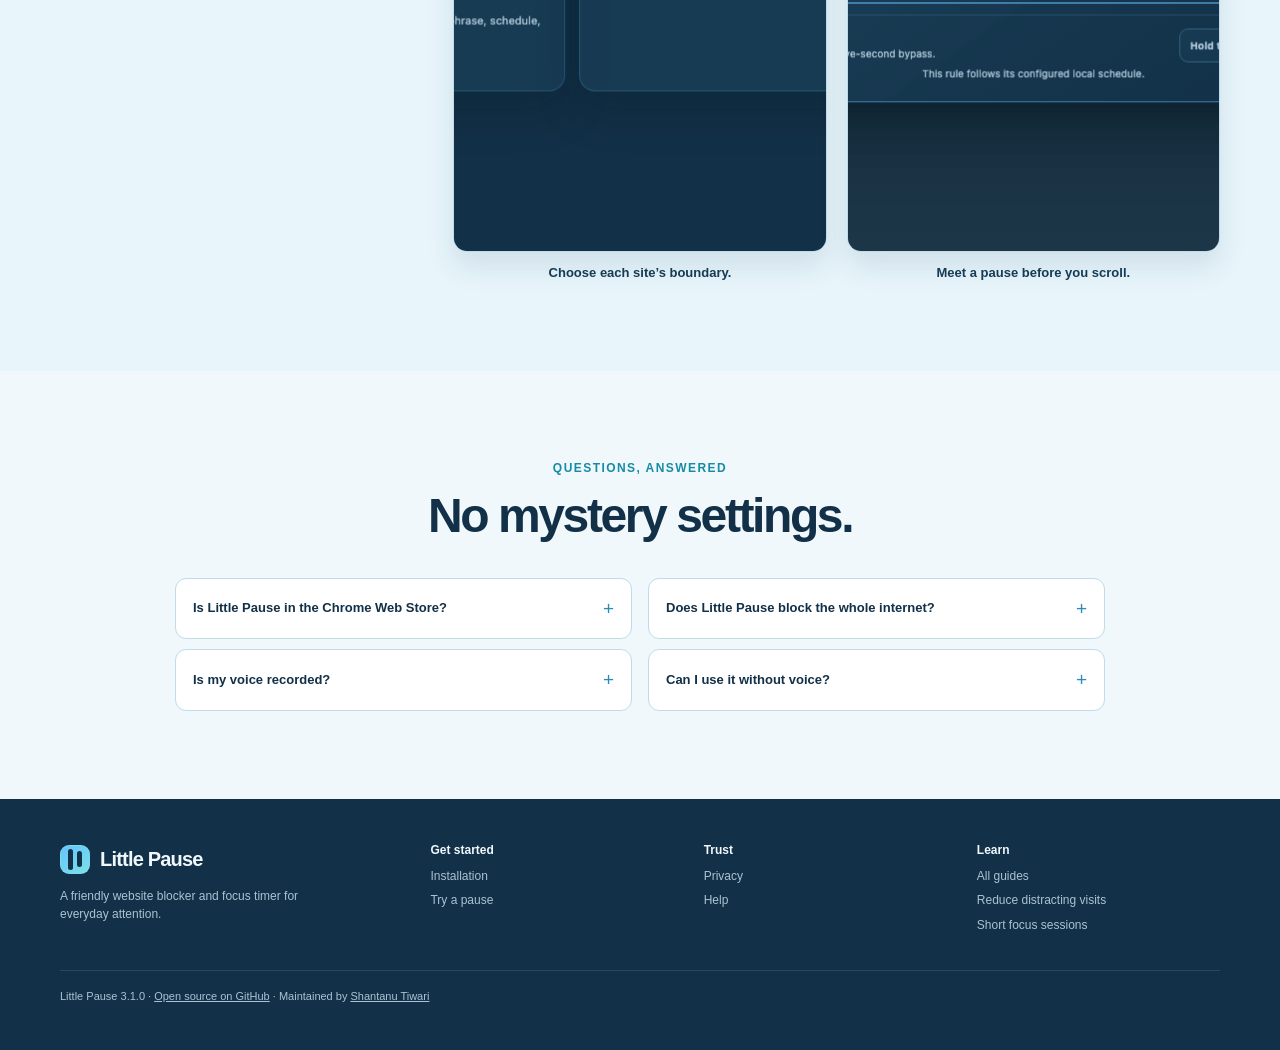
==== commit 16f84e45: "feat: expand Little Pause organic search presence" ====
--- a/docs/index.html
+++ b/docs/index.html
@@ -1,20 +1,29 @@
 <!doctype html>
-<html lang="en" class="no-js">
+<html lang="en-US" class="no-js">
   <head>
     <meta charset="utf-8">
     <meta name="viewport" content="width=device-width, initial-scale=1">
-    <title>Little Pause — Friendly Website Blocker &amp; Focus Timer</title>
-    <meta name="description" content="Little Pause adds a friendly pause before distracting websites and gives you a simple focus timer. Local-first, no accounts, no tracking.">
+    <meta name="theme-color" content="#123047">
+    <title>Little Pause — Free Website Blocker &amp; Focus Timer for Chrome</title>
+    <meta name="description" content="Little Pause is a free Chrome website blocker with a gentle 10-second pause, optional voice checks, and 25-, 50-, or custom-minute focus sessions.">
     <link rel="canonical" href="https://stiwarilbj.github.io/Talk_To_Unlock/">
+    <link rel="icon" type="image/png" sizes="128x128" href="assets/favicon.png">
+    <link rel="apple-touch-icon" href="assets/favicon.png">
+    <link rel="manifest" href="site.webmanifest">
+    <meta property="og:site_name" content="Little Pause">
     <meta property="og:type" content="website">
     <meta property="og:title" content="Little Pause — A little pause. More room for what matters.">
-    <meta property="og:description" content="A friendly website blocker and focus timer for everyday attention.">
+    <meta property="og:description" content="A free Chrome website blocker that adds a friendly pause before selected distractions and includes a simple focus timer.">
     <meta property="og:url" content="https://stiwarilbj.github.io/Talk_To_Unlock/">
-    <meta property="og:image" content="https://stiwarilbj.github.io/Talk_To_Unlock/assets/og-image.svg">
+    <meta property="og:image" content="https://stiwarilbj.github.io/Talk_To_Unlock/assets/og-image.png">
+    <meta property="og:image:type" content="image/png">
+    <meta property="og:image:width" content="1200">
+    <meta property="og:image:height" content="630">
+    <meta property="og:image:alt" content="Little Pause logo and the message A little pause. More room for what matters.">
     <meta name="twitter:card" content="summary_large_image">
     <meta name="twitter:title" content="Little Pause — A little pause. More room for what matters.">
-    <meta name="twitter:description" content="A friendly website blocker and focus timer for everyday attention.">
-    <meta name="twitter:image" content="https://stiwarilbj.github.io/Talk_To_Unlock/assets/og-image.svg">
+    <meta name="twitter:description" content="A free Chrome website blocker with a gentle pause and a simple focus timer.">
+    <meta name="twitter:image" content="https://stiwarilbj.github.io/Talk_To_Unlock/assets/og-image.png">
     <link rel="stylesheet" href="styles.css">
     <script type="application/ld+json">
       {
@@ -22,28 +31,114 @@
         "@type": "SoftwareApplication",
         "name": "Little Pause",
         "applicationCategory": "ProductivityApplication",
-        "operatingSystem": "Chrome",
-        "description": "A friendly website blocker and focus timer with local-only settings.",
+        "applicationSubCategory": "Website blocker and focus timer",
+        "browserRequirements": "Requires Google Chrome with support for unpacked Manifest V3 extensions.",
+        "description": "A free Chrome website blocker and focus timer with a gentle pause before selected distracting websites.",
         "softwareVersion": "3.1.0",
         "isAccessibleForFree": true,
         "offers": { "@type": "Offer", "price": "0", "priceCurrency": "USD" },
         "downloadUrl": "https://stiwarilbj.github.io/Talk_To_Unlock/install.html",
-        "url": "https://stiwarilbj.github.io/Talk_To_Unlock/"
+        "image": "https://stiwarilbj.github.io/Talk_To_Unlock/assets/og-image.png",
+        "url": "https://stiwarilbj.github.io/Talk_To_Unlock/",
+        "creator": { "@type": "Organization", "name": "Little Pause project", "url": "https://github.com/stiwarilbj/Talk_To_Unlock" }
       }
     </script>
   </head>
   <body class="no-js">
     <a class="skip-link" href="#main-content">Skip to content</a>
-    <header class="site-header"><div class="container nav-wrap"><a class="brand" href="./"><span class="brand-mark" aria-hidden="true"><i></i><i></i></span><span>Little Pause</span></a><button class="nav-toggle" type="button" data-nav-toggle aria-expanded="false" aria-controls="site-nav">Menu</button><nav class="site-nav" id="site-nav" data-site-nav aria-label="Main navigation"><a href="install.html">Install</a><a href="privacy.html">Privacy</a><a href="help.html">Help</a><a href="guides/reduce-scrolling.html">Guides</a></nav></div></header>
+    <header class="site-header">
+      <div class="container nav-wrap">
+        <a class="brand" href="./"><span class="brand-mark" aria-hidden="true"><i></i><i></i></span><span>Little Pause</span></a>
+        <button class="nav-toggle" type="button" data-nav-toggle aria-expanded="false" aria-controls="site-nav">Menu</button>
+        <nav class="site-nav" id="site-nav" data-site-nav aria-label="Main navigation">
+          <a href="install.html">Install</a><a href="guides/">Guides</a><a href="help.html">Help</a><a href="privacy.html">Privacy</a><a href="https://github.com/stiwarilbj/Talk_To_Unlock">Source</a>
+        </nav>
+      </div>
+    </header>
     <main id="main-content">
-      <section class="hero"><div class="container hero-grid"><div><p class="kicker">Little Pause 3.1.0</p><h1>A little pause.<br>More room for what matters.</h1><p class="hero-copy">A friendly website blocker and focus timer for everyday attention. Choose the sites that pull you away, then decide what happens next.</p><div class="button-row"><a class="button" href="install.html">Download for Chrome</a><a class="button ghost" href="#demo">▶&nbsp; Try a pause</a></div><p class="micro-note">Free, local-first, and currently installed through Chrome Developer mode.</p></div><div class="hero-art"><div class="browser-frame" aria-label="Little Pause extension preview"><div class="browser-bar"><span class="browser-dot"></span><span class="browser-dot"></span><span class="browser-dot"></span><span class="browser-url"></span></div><div class="browser-page"><div class="browser-copy"><p>Make space for your attention.</p><h2>Small pause.<br>Clear choice.</h2><span>Protect only the sites you choose.</span><div class="browser-button">Start a pause&nbsp; →</div></div><img class="popup-shot" src="assets/popup.png" alt="Little Pause popup with protection status, focus timer, and My sites"></div></div><div class="hero-mascot" aria-hidden="true"><span></span><span></span><i></i></div></div></div></section>
-      <section class="workflow" aria-labelledby="workflow-title"><div class="container"><div class="section-heading"><p class="kicker" style="color:#168ba4">How it works</p><h2 id="workflow-title">A softer way to change the next click.</h2></div><div class="workflow-grid"><div class="workflow-step"><div class="round-icon" aria-hidden="true">1</div><div><h3>Choose sites</h3><p>Pick the websites that make it harder to stay with what matters.</p></div></div><div class="workflow-step"><div class="round-icon" aria-hidden="true">2</div><div><h3>Take a pause</h3><p>Start with ten quiet seconds, a phrase, or a firm block.</p></div></div><div class="workflow-step"><div class="round-icon" aria-hidden="true">3</div><div><h3>Get back to it</h3><p>When the pause ends, make the choice that feels right for now.</p></div></div></div></div></section>
-      <section class="section" aria-labelledby="promise-title"><div class="container"><div class="section-heading"><p class="kicker" style="color:#168ba4">Made for real days</p><h2 id="promise-title">Simple on the surface. Thoughtful underneath.</h2><p class="section-lede">Little Pause keeps the everyday flow light while leaving room for schedules, limits, voice checks, and Focus sessions when you want them.</p></div><div class="promise-grid"><article class="promise-card"><div class="round-icon" aria-hidden="true">✦</div><h3>Gentle by design</h3><p>Start with a small pause instead of a lecture. Adjust the boundary site by site.</p></article><article class="promise-card"><div class="round-icon" aria-hidden="true">♡</div><h3>Your data stays yours</h3><p>Settings and activity stay in browser storage. There are no accounts or tracking scripts.</p></article><article class="promise-card"><div class="round-icon" aria-hidden="true">◷</div><h3>Focus when you need it</h3><p>Start a 25-, 50-, or custom-minute session from the popup and let it run in the background.</p></article><article class="promise-card"><div class="round-icon" aria-hidden="true">＋</div><h3>Keep the nuance</h3><p>Advanced schedules, allowances, cooldowns, and emergency access live in the full settings page.</p></article></div></div></section>
-      <section class="section blue" id="demo" aria-labelledby="demo-title"><div class="container demo-grid"><div class="demo-copy"><p class="kicker">Preview, not a block</p><h2 id="demo-title">Try a ten-second pause.</h2><p>This browser demonstration is only a preview. It does not block this page, request access, or save anything. The extension uses the same small pause before a site you choose.</p><a class="button ghost" href="install.html">See how to install</a></div><div class="demo-card" data-demo><p class="demo-label">Little Pause preview</p><h3>A moment before you scroll</h3><p data-demo-copy>This is a preview — nothing is blocked.</p><div class="demo-clock" data-demo-clock aria-live="polite">10<small>seconds</small></div><button class="button mint" type="button" data-demo-action>Start the preview</button><p class="demo-status" data-demo-status aria-live="polite">A tiny moment for your attention.</p></div></div></section>
-      <section class="section screenshots" aria-labelledby="screenshots-title"><div class="container"><div class="section-heading"><p class="kicker" style="color:#168ba4">See it in action</p><h2 id="screenshots-title">A calm little command center.</h2><p class="section-lede">These are screenshots from the extension build, not product mockups.</p></div><div class="shot-grid"><figure class="shot-card"><img src="assets/popup.png" alt="Little Pause popup showing a focus timer and protected site list" loading="lazy"><figcaption>Start focusing from the popup.</figcaption></figure><figure class="shot-card"><img src="assets/settings.png" alt="Little Pause My sites settings showing pause, phrase, and blocked choices" loading="lazy"><figcaption>Choose each site’s boundary.</figcaption></figure><figure class="shot-card"><img src="assets/blocker.png" alt="Little Pause blocker asking the visitor to start a short pause before scrolling" loading="lazy"><figcaption>Meet a pause before you scroll.</figcaption></figure></div></div></section>
-      <section class="section faq" aria-labelledby="faq-title"><div class="container"><div class="section-heading"><p class="kicker" style="color:#168ba4">Questions, answered</p><h2 id="faq-title">No mystery settings.</h2></div><div class="faq-grid"><details><summary>Is Little Pause in the Chrome Web Store?</summary><p>Not yet. The current release is available as a manual download. The <a href="install.html">installation page</a> explains Chrome Developer mode and Load unpacked.</p></details><details><summary>Does Little Pause block the whole internet?</summary><p>No. It only evaluates the domains you add to My sites, including subdomains when that option is enabled.</p></details><details><summary>Is my voice recorded?</summary><p>No audio or recognized transcript is stored. Browser speech processing and microphone availability depend on Chrome and your device. See the <a href="privacy.html">privacy page</a>.</p></details><details><summary>Can I use it without voice?</summary><p>Yes. Every site can use a timed pause or a hard block. Voice is optional and only appears for Voice rules.</p></details></div></div></section>
+      <section class="hero">
+        <div class="container hero-grid">
+          <div>
+            <p class="kicker">Free Chrome extension</p>
+            <h1>A little pause.<br>More room for what matters.</h1>
+            <p class="hero-copy">Little Pause is a free Chrome website blocker with a gentle ten-second pause before the sites you choose. Pick a boundary that fits the moment, then decide what comes next.</p>
+            <div class="button-row"><a class="button" href="install.html">Download for Chrome</a><a class="button ghost" href="#demo">▶&nbsp; Try a pause</a></div>
+            <p class="micro-note">Local-first · no account · no tracking · manual installation while the Chrome Web Store listing is in progress.</p>
+          </div>
+          <div class="hero-art">
+            <div class="browser-frame" aria-label="Little Pause interface preview">
+              <div class="browser-bar"><span class="browser-dot"></span><span class="browser-dot"></span><span class="browser-dot"></span><span class="browser-url"></span></div>
+              <div class="browser-page"><div class="browser-copy"><p>Make space for your attention.</p><h2>Small pause.<br>Clear choice.</h2><span>Protect only the sites you choose.</span><div class="browser-button">Start a pause&nbsp; →</div></div><img class="popup-shot" src="assets/popup.png" width="390" height="640" alt="Interface preview of the Little Pause popup with protection status, a Focus timer, and My sites"></div>
+            </div>
+            <div class="hero-mascot" aria-hidden="true"><span></span><span></span><i></i></div>
+          </div>
+        </div>
+      </section>
+      <section class="workflow" aria-labelledby="workflow-title">
+        <div class="container">
+          <div class="section-heading"><p class="kicker light">How it works</p><h2 id="workflow-title">A softer way to change the next click.</h2></div>
+          <div class="workflow-grid">
+            <div class="workflow-step"><div class="round-icon" aria-hidden="true">1</div><div><h3>Choose sites</h3><p>Pick the websites that make it harder to stay with what matters.</p></div></div>
+            <div class="workflow-step"><div class="round-icon" aria-hidden="true">2</div><div><h3>Choose a boundary</h3><p>Start with ten quiet seconds, a phrase, or a firm block.</p></div></div>
+            <div class="workflow-step"><div class="round-icon" aria-hidden="true">3</div><div><h3>Make the next choice</h3><p>When the pause ends, continue or return to what you meant to do.</p></div></div>
+          </div>
+        </div>
+      </section>
+      <section class="section comparison" aria-labelledby="comparison-title">
+        <div class="container">
+          <div class="section-heading"><p class="kicker light">Three ways to pause</p><h2 id="comparison-title">Choose the boundary, site by site.</h2><p class="section-lede">There is no one right level of friction. Little Pause lets you set a different response for every site.</p></div>
+          <div class="comparison-grid">
+            <article class="comparison-card"><h3>Take a pause</h3><p><strong>Best for a light touch.</strong> Start a ten-second pause, then choose whether you still want to continue. The default for new sites.</p></article>
+            <article class="comparison-card"><h3>Say a phrase</h3><p><strong>Best when intention helps.</strong> Speak the phrase you set for the site. Voice is optional and audio is never saved.</p></article>
+            <article class="comparison-card"><h3>Keep blocked</h3><p><strong>Best for a firm edge.</strong> Keep the site closed until your rule allows it, with emergency access still available when enabled.</p></article>
+          </div>
+        </div>
+      </section>
+      <section class="section" aria-labelledby="promise-title">
+        <div class="container">
+          <div class="section-heading"><p class="kicker light">Made for real days</p><h2 id="promise-title">Simple on the surface. Thoughtful underneath.</h2><p class="section-lede">Little Pause keeps the everyday flow light while leaving room for schedules, limits, voice checks, and Focus sessions when you want them.</p></div>
+          <div class="promise-grid">
+            <article class="promise-card"><div class="round-icon" aria-hidden="true">✦</div><h3>Gentle by design</h3><p>Start with a small pause instead of a lecture. Adjust the boundary site by site.</p></article>
+            <article class="promise-card"><div class="round-icon" aria-hidden="true">♡</div><h3>Your data stays yours</h3><p>Settings and activity stay in browser storage. There are no accounts or tracking scripts.</p></article>
+            <article class="promise-card"><div class="round-icon" aria-hidden="true">◷</div><h3>Focus when you need it</h3><p>Start a 25-, 50-, or custom-minute session from the popup and let it run in the background.</p></article>
+            <article class="promise-card"><div class="round-icon" aria-hidden="true">＋</div><h3>Keep the nuance</h3><p>Advanced schedules, allowances, cooldowns, and emergency access live in the full settings page.</p></article>
+          </div>
+        </div>
+      </section>
+      <section class="section blue" id="demo" aria-labelledby="demo-title">
+        <div class="container demo-grid">
+          <div class="demo-copy"><p class="kicker">Preview, not a block</p><h2 id="demo-title">Try a ten-second pause.</h2><p>This browser demonstration is only a preview. It does not block this page, request access, or save anything. The extension uses the same small pause before a site you choose.</p><a class="button ghost" href="install.html">See how to install</a></div>
+          <div class="demo-card" data-demo><p class="demo-label">Little Pause preview</p><h3>A moment before you scroll</h3><p data-demo-copy>This is a preview — nothing is blocked.</p><div class="demo-clock" data-demo-clock aria-live="polite">10<small>seconds</small></div><button class="button mint" type="button" data-demo-action>Start the preview</button><p class="demo-status" data-demo-status aria-live="polite">A tiny moment for your attention.</p></div>
+        </div>
+      </section>
+      <section class="section" aria-labelledby="guides-title">
+        <div class="container">
+          <div class="section-heading"><p class="kicker light">Practical guides</p><h2 id="guides-title">Small ideas for more intentional browsing.</h2><p class="section-lede">Start with the problem you are trying to solve, then choose the smallest boundary that helps.</p></div>
+          <div class="guide-directory">
+            <article class="guide-card"><h2>Reduce distracting website visits</h2><p>Build a smaller, more trustworthy list of sites and add useful friction without making the internet disappear.</p><a href="guides/reduce-scrolling.html">Read the guide&nbsp; →</a></article>
+            <article class="guide-card"><h2>Use short Focus sessions</h2><p>Learn when to choose 25, 50, or a custom number of minutes and how to protect the next small action.</p><a href="guides/short-focus-sessions.html">Read the guide&nbsp; →</a></article>
+            <article class="guide-card"><h2>Pause before opening a site</h2><p>A step-by-step setup for a ten-second pause before a distracting website, with options for a stronger boundary.</p><a href="guides/pause-before-opening-websites.html">Read the guide&nbsp; →</a></article>
+            <article class="guide-card"><h2>Block YouTube during Focus</h2><p>Set up a site-specific Focus rule while keeping the choice adjustable for ordinary days.</p><a href="guides/block-youtube-during-focus.html">Read the guide&nbsp; →</a></article>
+          </div>
+          <p class="center-link"><a href="guides/">Browse all Little Pause guides&nbsp; →</a></p>
+        </div>
+      </section>
+      <section class="section screenshots" aria-labelledby="screenshots-title">
+        <div class="container">
+          <div class="section-heading"><p class="kicker light">See it in action</p><h2 id="screenshots-title">A calm little command center.</h2><p class="section-lede">These are interface previews from the Little Pause extension build, not product mockups or promises about stored activity.</p></div>
+          <div class="shot-grid"><figure class="shot-card"><img src="assets/popup.png" width="390" height="640" alt="Little Pause popup interface showing protection status, a focus timer, and a My sites shortcut" loading="lazy"><figcaption>Start focusing from the popup.</figcaption></figure><figure class="shot-card"><img src="assets/settings.png" width="1440" height="1000" alt="Little Pause My sites interface showing Pause, Voice, and Blocked options for a site" loading="lazy"><figcaption>Choose each site’s boundary.</figcaption></figure><figure class="shot-card"><img src="assets/blocker.png" width="1440" height="1000" alt="Little Pause blocker interface asking the visitor to start a short pause before continuing" loading="lazy"><figcaption>Meet a pause before you scroll.</figcaption></figure></div>
+        </div>
+      </section>
+      <section class="section faq" aria-labelledby="faq-title">
+        <div class="container">
+          <div class="section-heading"><p class="kicker light">Questions, answered</p><h2 id="faq-title">No mystery settings.</h2></div>
+          <div class="faq-grid"><details><summary>Is Little Pause in the Chrome Web Store?</summary><p>Not yet. The current release is available as a manual download. The <a href="install.html">installation page</a> explains Chrome Developer mode and Load unpacked.</p></details><details><summary>Does Little Pause block the whole internet?</summary><p>No. It only applies rules to domains you add in My sites. Chrome content scripts can evaluate eligible pages so the extension can notice a matching rule.</p></details><details><summary>Is my voice recorded?</summary><p>No audio or recognized transcript is stored. Browser speech processing and microphone availability depend on Chrome and your device. See the <a href="privacy.html">privacy page</a>.</p></details><details><summary>Can I use it without voice?</summary><p>Yes. Every site can use a timed pause or a hard block. Voice is optional and only appears for Voice rules.</p></details></div>
+        </div>
+      </section>
     </main>
-    <footer class="site-footer"><div class="container"><div class="footer-grid"><div><a class="brand" href="./"><span class="brand-mark" aria-hidden="true"><i></i><i></i></span><span>Little Pause</span></a><p class="footer-note">A friendly website blocker and focus timer for everyday attention.</p></div><div class="footer-column"><h2>Get started</h2><a href="install.html">Installation</a><a href="#demo">Try a pause</a></div><div class="footer-column"><h2>Trust</h2><a href="privacy.html">Privacy</a><a href="help.html">Help</a></div><div class="footer-column"><h2>Learn</h2><a href="guides/reduce-scrolling.html">Reduce distracting visits</a><a href="guides/short-focus-sessions.html">Short focus sessions</a></div></div><div class="footer-bottom">Little Pause 3.1.0 · Built for a little more room.</div></div></footer>
+    <footer class="site-footer">
+      <div class="container"><div class="footer-grid"><div><a class="brand" href="./"><span class="brand-mark" aria-hidden="true"><i></i><i></i></span><span>Little Pause</span></a><p class="footer-note">A friendly website blocker and focus timer for everyday attention.</p></div><div class="footer-column"><h2>Get started</h2><a href="install.html">Installation</a><a href="#demo">Try a pause</a></div><div class="footer-column"><h2>Trust</h2><a href="privacy.html">Privacy</a><a href="help.html">Help</a></div><div class="footer-column"><h2>Learn</h2><a href="guides/">All guides</a><a href="guides/reduce-scrolling.html">Reduce distracting visits</a><a href="guides/short-focus-sessions.html">Short focus sessions</a></div></div><div class="footer-bottom">Little Pause 3.1.0 · <a href="https://github.com/stiwarilbj/Talk_To_Unlock">Open source on GitHub</a> · Maintained by <a href="https://github.com/stiwarilbj">Shantanu Tiwari</a></div></div>
+    </footer>
     <script src="script.js"></script>
   </body>
 </html>
--- a/docs/styles.css
+++ b/docs/styles.css
@@ -25,6 +25,7 @@
 a { color: inherit; }
 button, input { font: inherit; }
 button:focus-visible, a:focus-visible, summary:focus-visible { outline: 3px solid var(--sky); outline-offset: 4px; }
+button:disabled { cursor: wait; opacity: .68; }
 .skip-link { position: absolute; top: 8px; left: 8px; z-index: 10; padding: 8px 12px; border-radius: 8px; background: var(--sky); color: var(--navy); transform: translateY(-150%); }
 .skip-link:focus { transform: translateY(0); }
 .container { width: min(1160px, calc(100% - 40px)); margin: 0 auto; }
@@ -43,6 +44,7 @@
 .hero::after { position: absolute; right: -8%; bottom: -84px; left: -8%; height: 160px; border-radius: 50% 50% 0 0; background: var(--paper); content: ''; }
 .hero-grid { position: relative; z-index: 1; display: grid; grid-template-columns: minmax(0, .9fr) minmax(420px, 1.1fr); align-items: center; gap: 56px; }
 .kicker { margin: 0 0 12px; color: var(--mint); font-size: 12px; font-weight: 820; letter-spacing: .12em; text-transform: uppercase; }
+.kicker.light { color: #168ba4; }
 h1, h2, h3 { line-height: 1.08; letter-spacing: -.05em; }
 h1 { max-width: 600px; margin: 0; color: var(--text); font-size: clamp(44px, 7vw, 78px); }
 .hero-copy { max-width: 510px; margin: 22px 0 0; color: var(--paper-muted); font-size: 19px; }
@@ -53,7 +55,7 @@
 .button.ghost:hover { background: rgba(101,196,255,.1); }
 .button.mint { border-color: var(--mint); background: var(--mint); }
 .micro-note { margin: 12px 0 0; color: var(--muted); font-size: 11px; }
-.hero-art { position: relative; min-height: 420px; }
+.hero-art { position: relative; width: 100%; min-width: 0; min-height: 420px; }
 .browser-frame { position: absolute; right: 0; bottom: 2px; width: min(530px,100%); overflow: hidden; border: 1px solid rgba(101,196,255,.4); border-radius: 18px; background: var(--paper); box-shadow: var(--shadow); transform: rotate(2deg); }
 .browser-bar { display: flex; align-items: center; gap: 7px; height: 34px; padding: 0 13px; border-bottom: 1px solid #d7e6ee; background: #f8fcfe; }
 .browser-dot { width: 8px; height: 8px; border-radius: 50%; background: #bed1dc; }
@@ -83,6 +85,12 @@
 .section-heading { max-width: 680px; margin: 0 auto 36px; text-align: center; }
 .section-heading h2 { margin: 0; color: var(--navy); font-size: clamp(31px,5vw,48px); }
 .section-lede { margin: 13px auto 0; color: #5c7a8c; font-size: 16px; }
+.comparison { background: #e8f5fb; }
+.comparison-grid { display: grid; grid-template-columns: repeat(3,1fr); gap: 14px; }
+.comparison-card { padding: 23px; border: 1px solid #bfe0ed; border-radius: 15px; background: #fff; }
+.comparison-card h3 { margin: 0 0 8px; color: var(--navy); font-size: 18px; }
+.comparison-card p { margin: 0; color: #5c7a8c; font-size: 13px; }
+.comparison-card strong { color: #236788; }
 .promise-grid { display: grid; grid-template-columns: repeat(4,1fr); gap: 12px; }
 .promise-card { padding: 21px; border: 1px solid #bfe0ed; border-radius: 15px; background: #fff; }
 .promise-card .round-icon { width: 37px; height: 37px; margin-bottom: 18px; background: #eefaff; color: #169eb3; font-size: 12px; }
@@ -109,6 +117,25 @@
 .shot-card { margin: 0; }
 .shot-card img { display: block; width: 100%; aspect-ratio: 1.48; object-fit: cover; object-position: top; border: 1px solid #bedce9; border-radius: 14px; background: #d9edf5; box-shadow: 0 15px 28px rgba(32,83,111,.12); }
 .shot-card figcaption { margin-top: 11px; color: var(--ink); font-size: 13px; font-weight: 750; text-align: center; }
+
+.guide-directory { display: grid; grid-template-columns: repeat(2,1fr); gap: 14px; max-width: 900px; margin: 35px 0 0; }
+.guide-card { display: flex; flex-direction: column; min-height: 190px; padding: 22px; border: 1px solid rgba(101,196,255,.3); border-radius: 15px; background: rgba(25,61,86,.83); }
+.guide-card h2 { margin: 0 0 9px; color: var(--text); font-size: 21px; }
+.guide-card p { margin: 0; color: var(--muted); font-size: 14px; }
+.guide-card a { width: fit-content; margin-top: auto; padding-top: 18px; color: var(--sky); font-size: 13px; font-weight: 800; text-decoration: none; }
+.guide-card a:hover { color: var(--mint); }
+.center-link { margin: 27px 0 0; text-align: center; }
+.center-link a { color: #237da0; font-size: 13px; font-weight: 800; text-decoration: none; }
+.center-link a:hover { color: #15516d; text-decoration: underline; }
+.breadcrumbs { display: flex; flex-wrap: wrap; align-items: center; gap: 8px; margin: 0 0 23px; color: var(--muted); font-size: 12px; }
+.breadcrumbs a { color: var(--sky); text-decoration: none; }
+.breadcrumbs a:hover { color: var(--mint); }
+.breadcrumbs [aria-current="page"] { color: var(--paper-muted); }
+.article-note { margin: 0 0 22px; color: var(--paper-muted); font-size: 13px; }
+.related-links { margin-top: 31px; padding-top: 22px; border-top: 1px solid rgba(101,196,255,.2); }
+.related-links h2 { margin-top: 0; }
+.related-links ul { margin-bottom: 0; }
+.content-card code { padding: 2px 5px; border: 1px solid rgba(101,196,255,.2); border-radius: 5px; background: rgba(4,24,39,.26); color: var(--paper-muted); font-size: .92em; }
 
 .faq { background: var(--paper); }
 .faq-grid { display: grid; grid-template-columns: repeat(2,1fr); gap: 10px 16px; max-width: 930px; margin: 0 auto; }
@@ -150,28 +177,34 @@
 
 @media (max-width: 900px) {
   .hero-grid, .demo-grid { grid-template-columns: 1fr; }
-  .hero-art { min-height: 390px; max-width: 610px; margin: 0 auto; }
+  .hero-grid > div:first-child { width: 100%; min-width: 0; }
+  .hero-copy { max-width: 100%; }
+  .hero-art { width: 100%; min-height: 0; max-width: 610px; margin: 0 auto; padding: 24px 0 45px; }
+  .browser-frame { position: relative; top: auto; right: auto; bottom: auto; width: 100%; transform: rotate(1deg); }
+  .hero-mascot { bottom: 3px; left: -4px; }
   .hero { padding-top: 135px; }
   .promise-grid { grid-template-columns: repeat(2,1fr); }
 }
 @media (max-width: 660px) {
-  .container { width: min(100% - 28px, 560px); }
+  .container { width: calc(100% - 28px); max-width: 560px; }
   .nav-wrap { min-height: 62px; }
   .nav-toggle { display: inline-block; }
   .site-nav { position: absolute; top: 62px; right: 14px; left: 14px; display: none; padding: 9px; border: 1px solid var(--border); border-radius: 11px; background: var(--denim); box-shadow: var(--shadow); }
   .site-nav[data-open="true"] { display: grid; }
+  body.no-js .nav-toggle { display: none; }
+  body.no-js .site-nav { display: grid; }
   .site-nav a { padding: 9px; }
   .hero { min-height: 780px; padding: 118px 0 70px; }
   .hero::after { bottom: -50px; height: 110px; }
   h1 { font-size: 44px; }
   .hero-copy { font-size: 16px; }
-  .hero-art { min-height: 350px; }
+  .hero-art { width: 100%; min-height: 0; padding: 24px 0 45px; }
   .browser-page { grid-template-columns: 1fr; padding: 18px; }
   .browser-copy { display: none; }
-  .hero-mascot { width: 83px; height: 83px; border-radius: 28px; }
+  .hero-mascot { bottom: 3px; left: -4px; width: 83px; height: 83px; border-radius: 28px; }
   .hero-mascot span { width: 9px; height: 20px; }
   .hero-mascot i { bottom: 18px; width: 22px; height: 9px; border-width: 3px; }
-  .workflow-grid, .promise-grid, .shot-grid, .faq-grid, .footer-grid { grid-template-columns: 1fr; }
+  .workflow-grid, .promise-grid, .shot-grid, .faq-grid, .guide-directory, .comparison-grid, .footer-grid { grid-template-columns: 1fr; }
   .workflow-step { padding: 14px 0; }
   .workflow-step + .workflow-step::before { display: none; }
   .section { padding: 62px 0; }
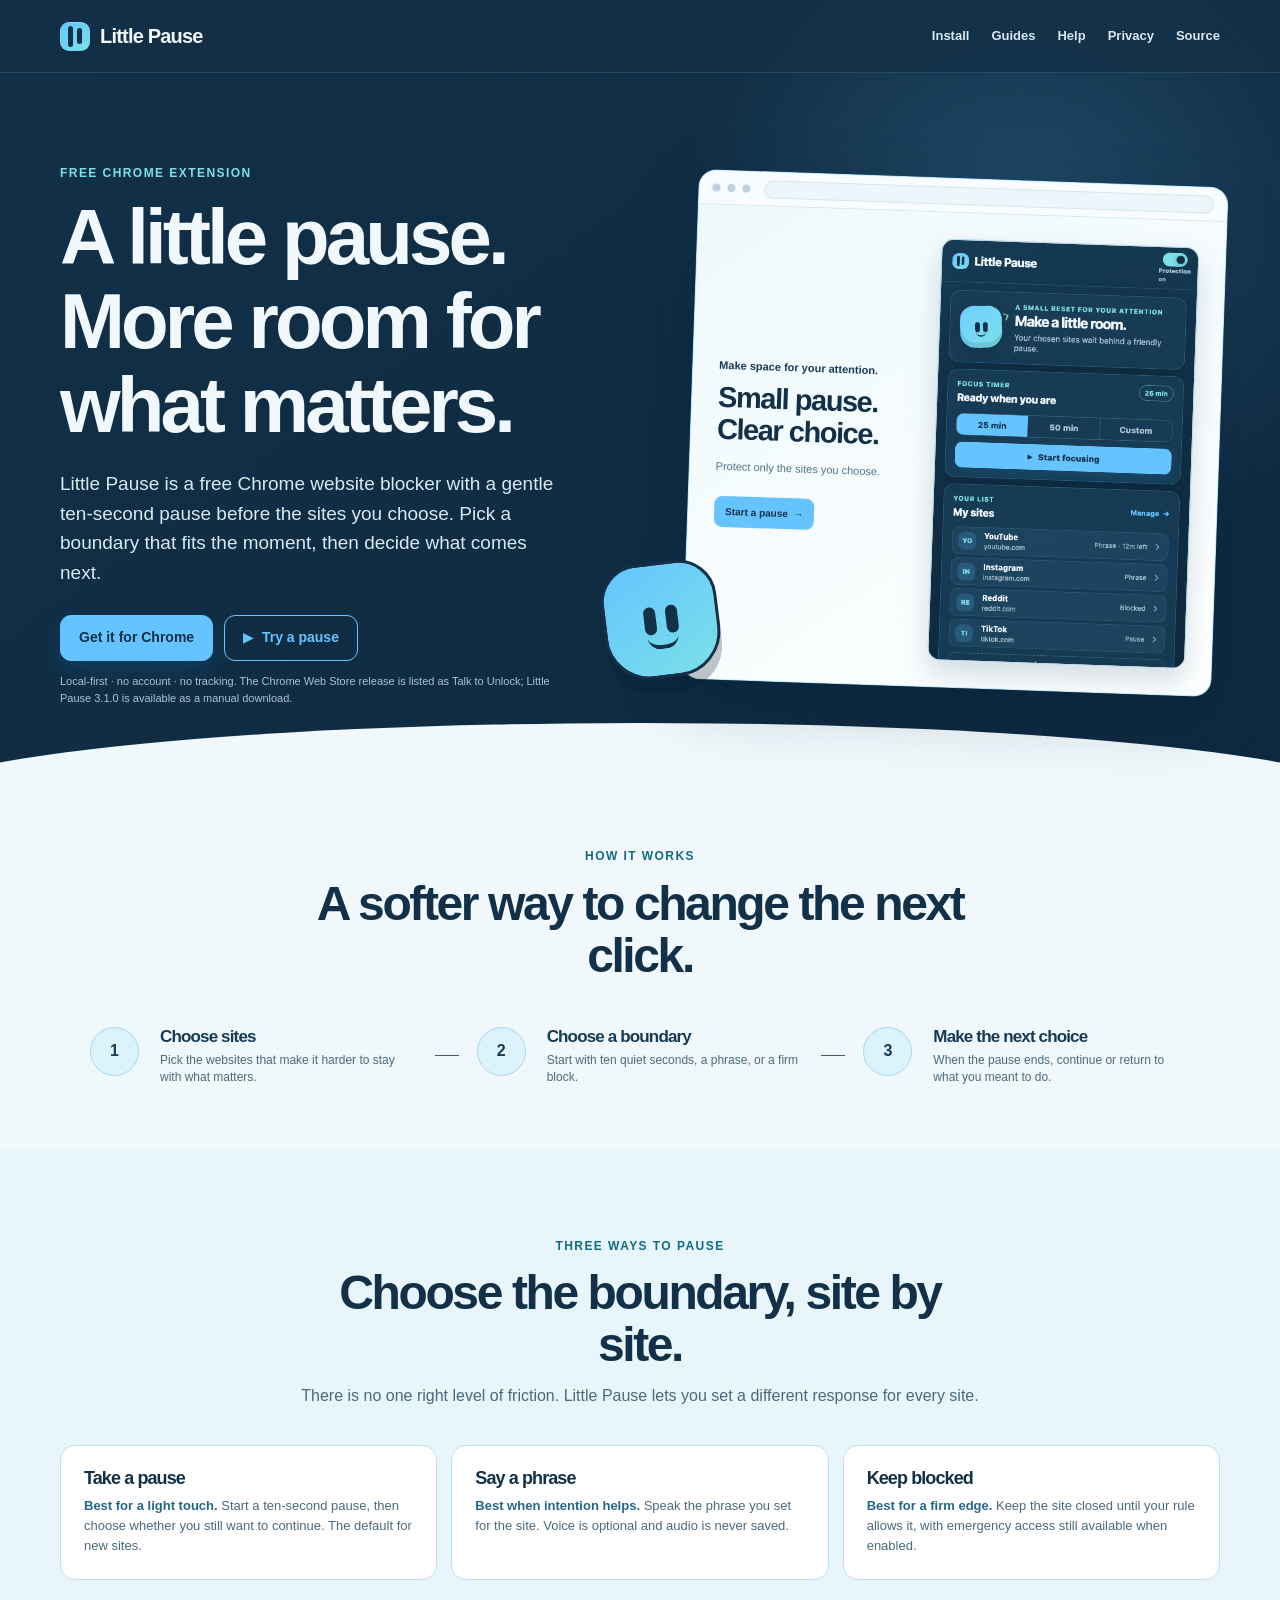
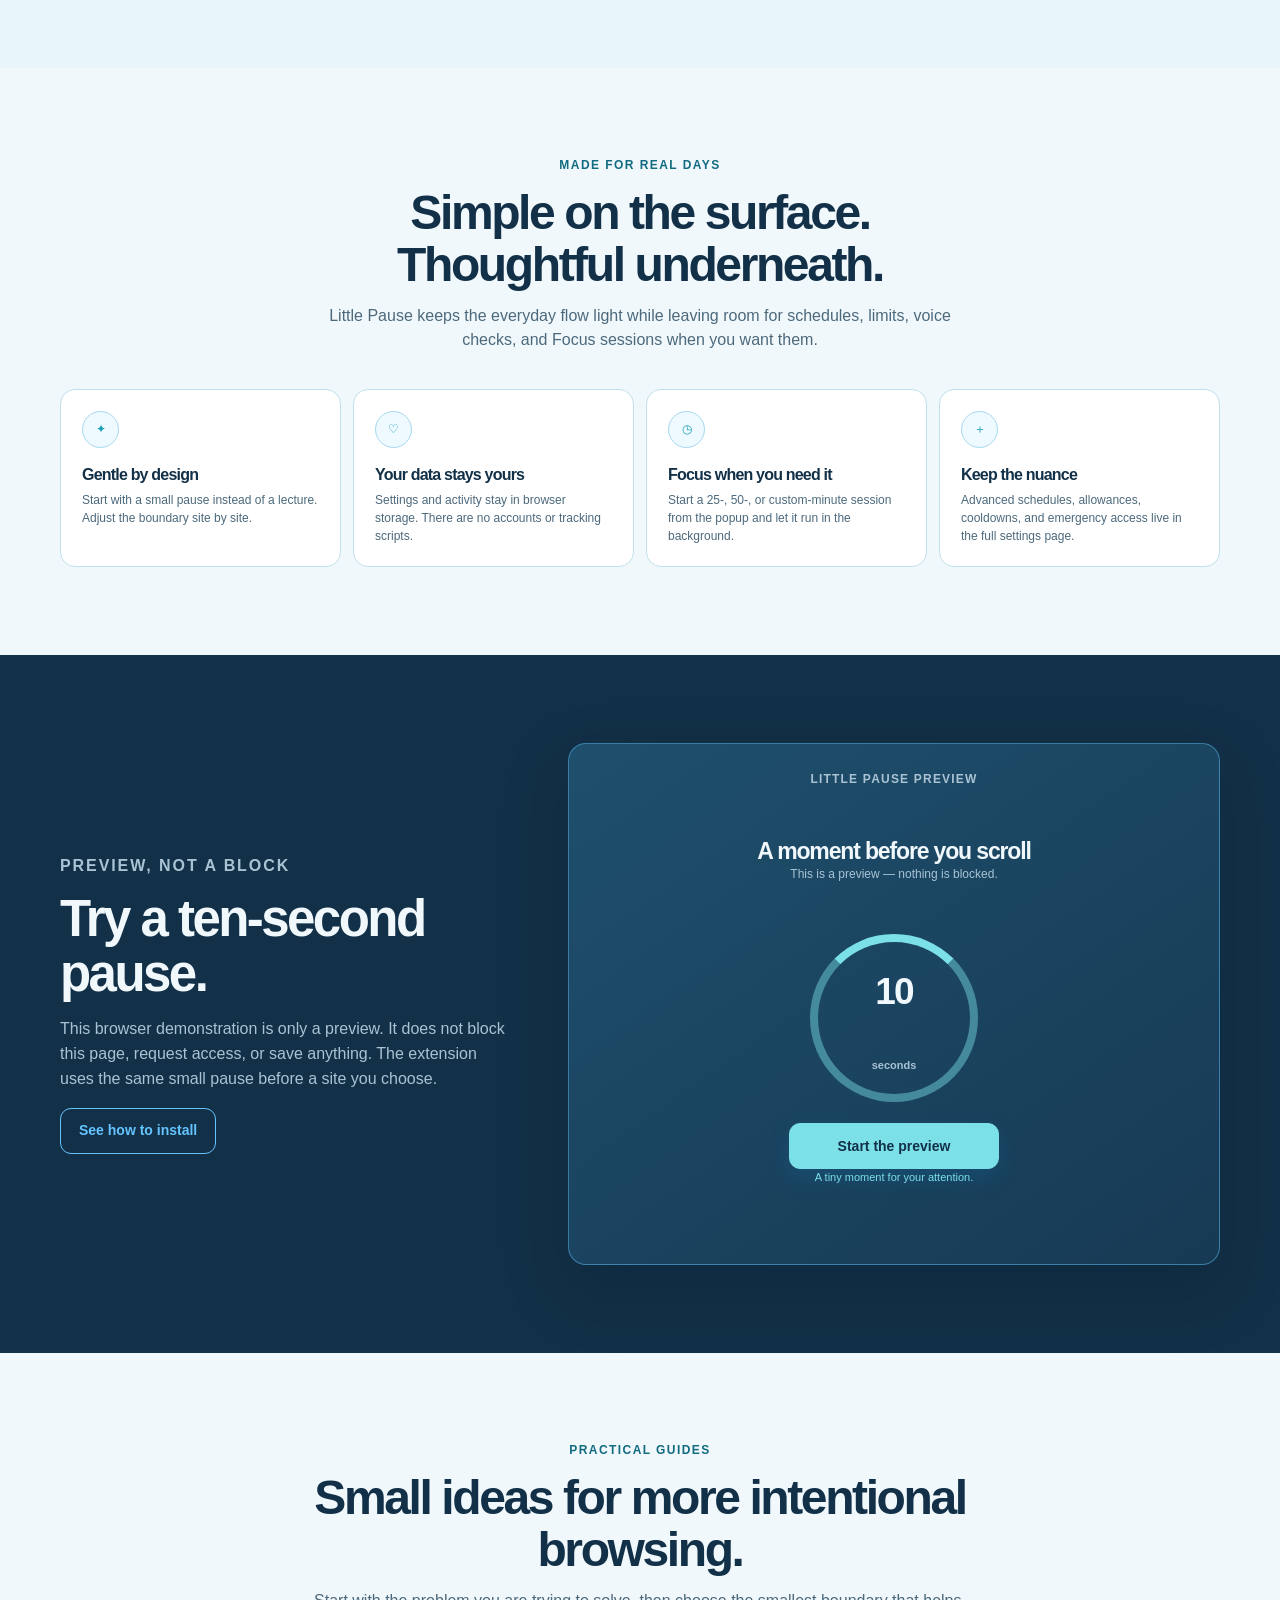
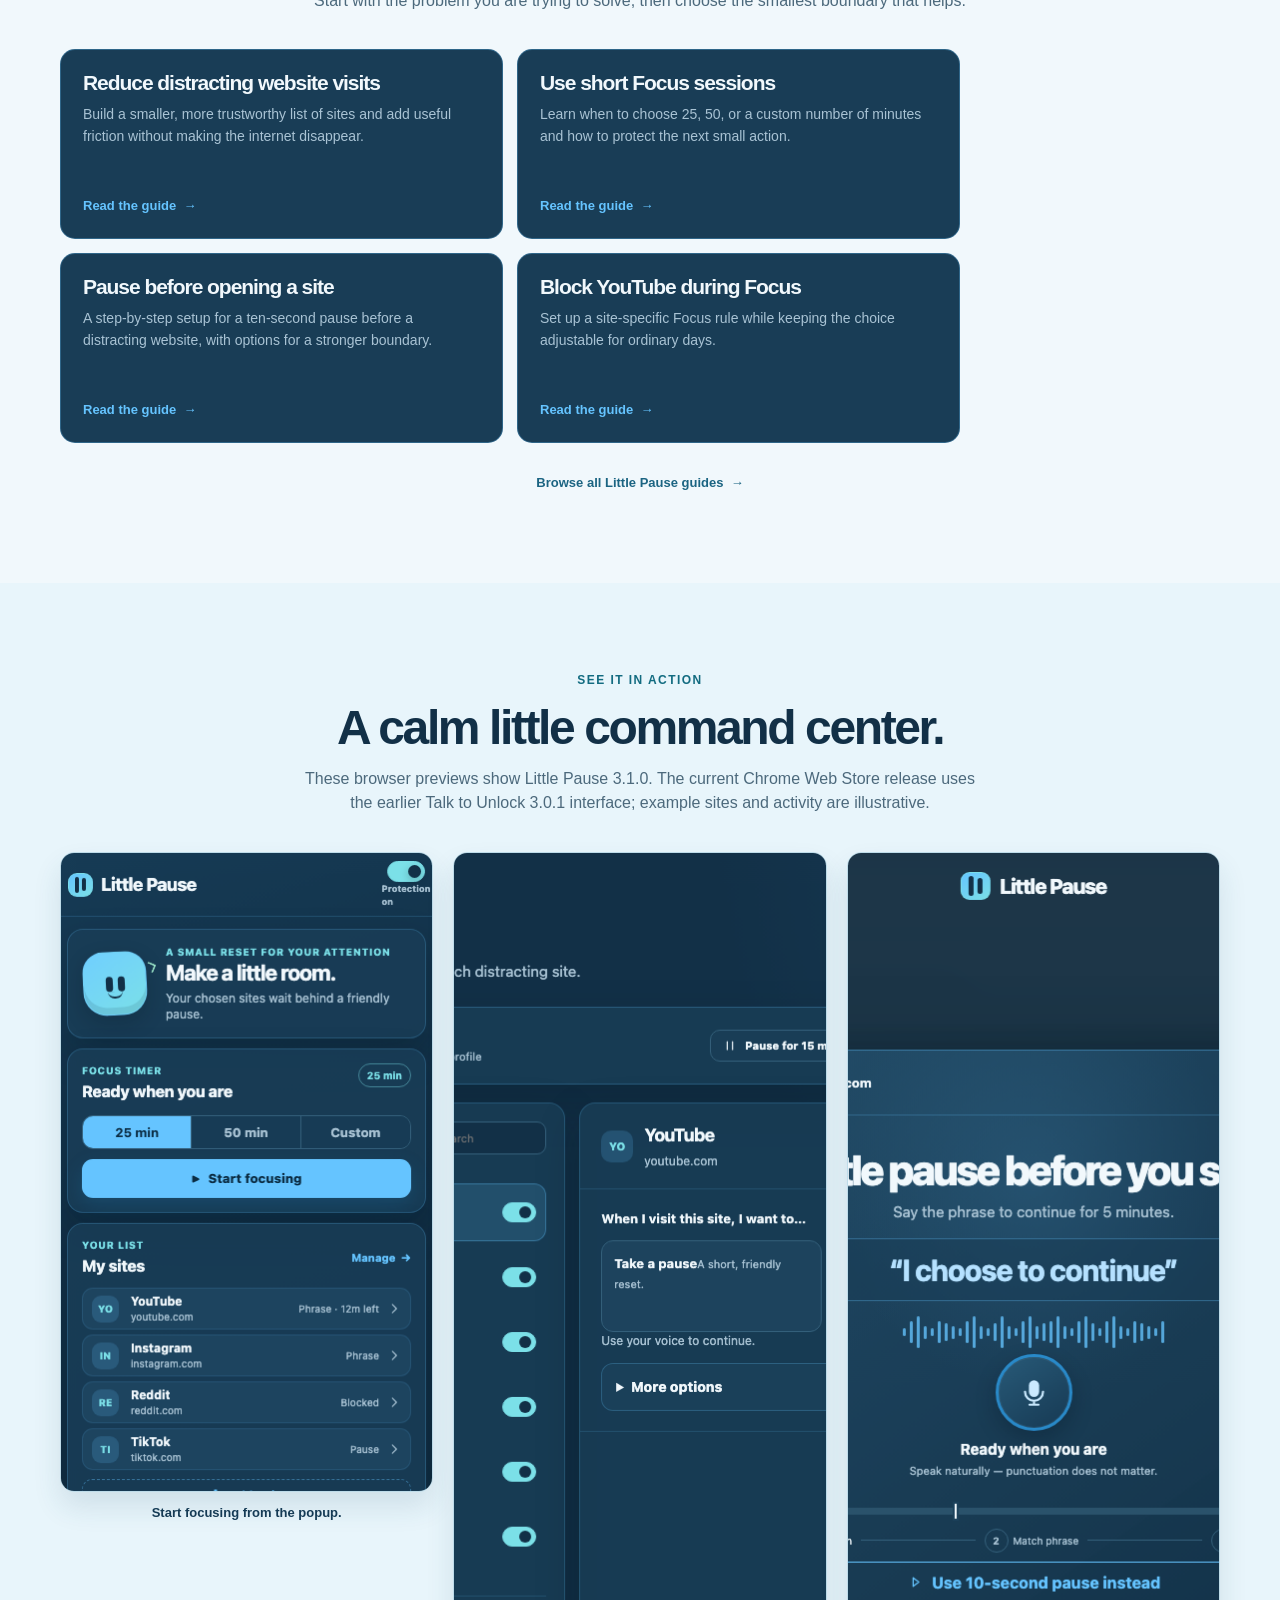
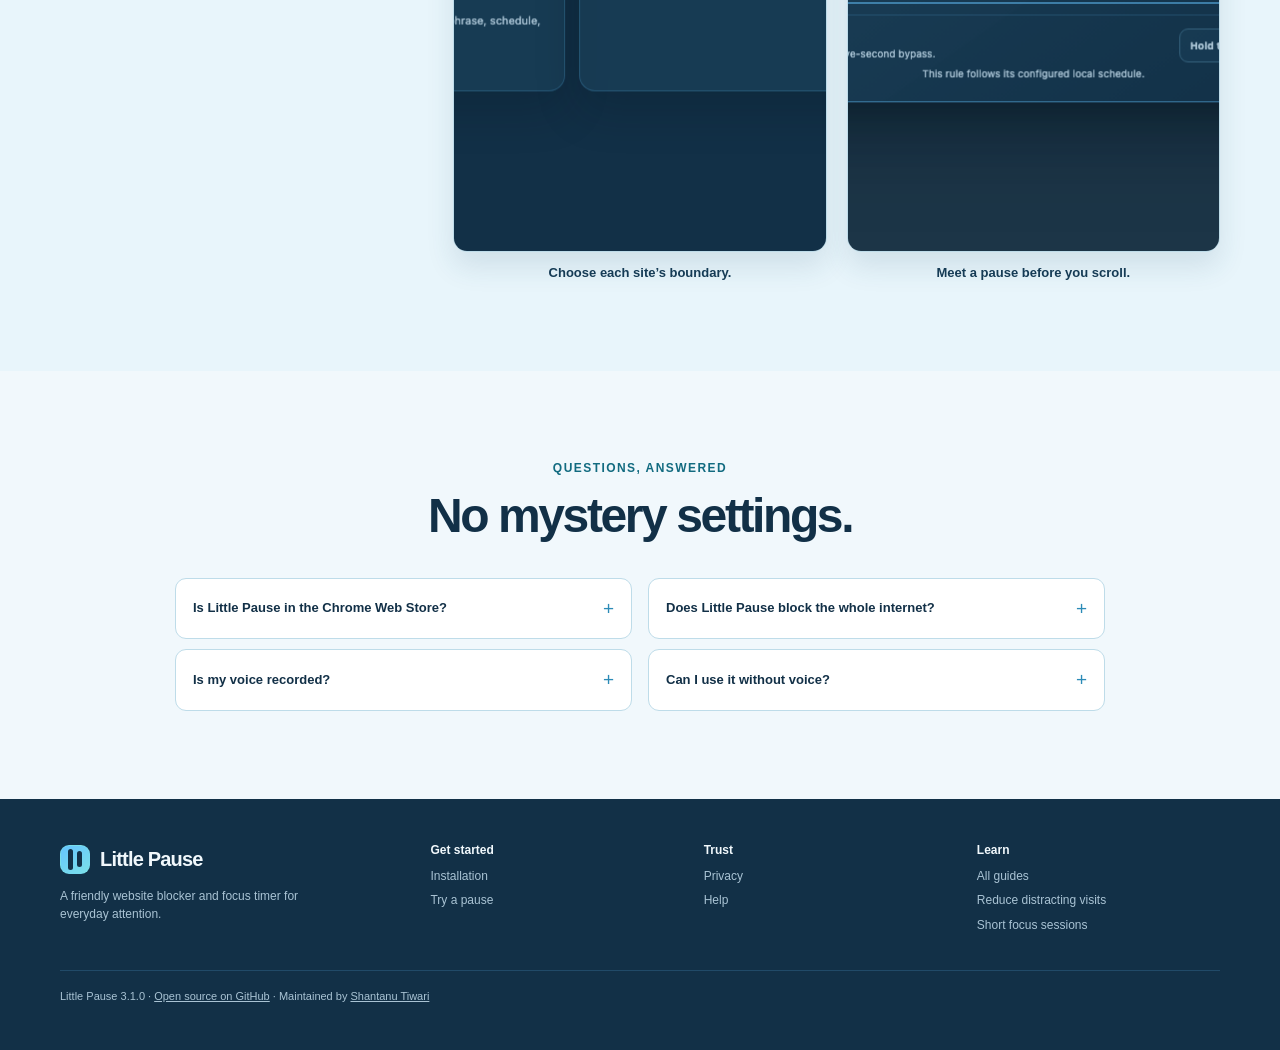
==== commit 495b9a1f: "feat: align Little Pause SEO with store release" ====
--- a/docs/index.html
+++ b/docs/index.html
@@ -6,6 +6,7 @@
     <meta name="theme-color" content="#123047">
     <title>Little Pause — Free Website Blocker &amp; Focus Timer for Chrome</title>
     <meta name="description" content="Little Pause is a free Chrome website blocker with a gentle 10-second pause, optional voice checks, and 25-, 50-, or custom-minute focus sessions.">
+    <meta name="google-site-verification" content="YLyFwZK2cHcakG3nOrYRYw27DdFpeYfny3f_DKoIWP8">
     <link rel="canonical" href="https://stiwarilbj.github.io/Talk_To_Unlock/">
     <link rel="icon" type="image/png" sizes="128x128" href="assets/favicon.png">
     <link rel="apple-touch-icon" href="assets/favicon.png">
@@ -30,6 +31,8 @@
         "@context": "https://schema.org",
         "@type": "SoftwareApplication",
         "name": "Little Pause",
+        "alternateName": "Talk to Unlock",
+        "operatingSystem": "Windows, macOS, Linux, ChromeOS",
         "applicationCategory": "ProductivityApplication",
         "applicationSubCategory": "Website blocker and focus timer",
         "browserRequirements": "Requires Google Chrome with support for unpacked Manifest V3 extensions.",
@@ -45,6 +48,7 @@
     </script>
   </head>
   <body class="no-js">
+    <script>document.body.classList.remove('no-js');</script>
     <a class="skip-link" href="#main-content">Skip to content</a>
     <header class="site-header">
       <div class="container nav-wrap">
@@ -62,13 +66,13 @@
             <p class="kicker">Free Chrome extension</p>
             <h1>A little pause.<br>More room for what matters.</h1>
             <p class="hero-copy">Little Pause is a free Chrome website blocker with a gentle ten-second pause before the sites you choose. Pick a boundary that fits the moment, then decide what comes next.</p>
-            <div class="button-row"><a class="button" href="install.html">Download for Chrome</a><a class="button ghost" href="#demo">▶&nbsp; Try a pause</a></div>
-            <p class="micro-note">Local-first · no account · no tracking · manual installation while the Chrome Web Store listing is in progress.</p>
+            <div class="button-row"><a class="button" href="install.html">Get it for Chrome</a><a class="button ghost" href="#demo">▶&nbsp; Try a pause</a></div>
+            <p class="micro-note">Local-first · no account · no tracking. The Chrome Web Store release is listed as Talk to Unlock; Little Pause 3.1.0 is available as a manual download.</p>
           </div>
           <div class="hero-art">
             <div class="browser-frame" aria-label="Little Pause interface preview">
               <div class="browser-bar"><span class="browser-dot"></span><span class="browser-dot"></span><span class="browser-dot"></span><span class="browser-url"></span></div>
-              <div class="browser-page"><div class="browser-copy"><p>Make space for your attention.</p><h2>Small pause.<br>Clear choice.</h2><span>Protect only the sites you choose.</span><div class="browser-button">Start a pause&nbsp; →</div></div><img class="popup-shot" src="assets/popup.png" width="390" height="640" alt="Interface preview of the Little Pause popup with protection status, a Focus timer, and My sites"></div>
+              <div class="browser-page"><div class="browser-copy"><p>Make space for your attention.</p><h2>Small pause.<br>Clear choice.</h2><span>Protect only the sites you choose.</span><div class="browser-button">Start a pause&nbsp; →</div></div><img class="popup-shot" src="assets/popup.png" fetchpriority="high" width="390" height="640" alt="Interface preview of the Little Pause popup with protection status, a Focus timer, and My sites"></div>
             </div>
             <div class="hero-mascot" aria-hidden="true"><span></span><span></span><i></i></div>
           </div>
@@ -125,14 +129,14 @@
       </section>
       <section class="section screenshots" aria-labelledby="screenshots-title">
         <div class="container">
-          <div class="section-heading"><p class="kicker light">See it in action</p><h2 id="screenshots-title">A calm little command center.</h2><p class="section-lede">These are interface previews from the Little Pause extension build, not product mockups or promises about stored activity.</p></div>
+          <div class="section-heading"><p class="kicker light">See it in action</p><h2 id="screenshots-title">A calm little command center.</h2><p class="section-lede">These browser previews show Little Pause 3.1.0. The current Chrome Web Store release uses the earlier Talk to Unlock 3.0.1 interface; example sites and activity are illustrative.</p></div>
           <div class="shot-grid"><figure class="shot-card"><img src="assets/popup.png" width="390" height="640" alt="Little Pause popup interface showing protection status, a focus timer, and a My sites shortcut" loading="lazy"><figcaption>Start focusing from the popup.</figcaption></figure><figure class="shot-card"><img src="assets/settings.png" width="1440" height="1000" alt="Little Pause My sites interface showing Pause, Voice, and Blocked options for a site" loading="lazy"><figcaption>Choose each site’s boundary.</figcaption></figure><figure class="shot-card"><img src="assets/blocker.png" width="1440" height="1000" alt="Little Pause blocker interface asking the visitor to start a short pause before continuing" loading="lazy"><figcaption>Meet a pause before you scroll.</figcaption></figure></div>
         </div>
       </section>
       <section class="section faq" aria-labelledby="faq-title">
         <div class="container">
           <div class="section-heading"><p class="kicker light">Questions, answered</p><h2 id="faq-title">No mystery settings.</h2></div>
-          <div class="faq-grid"><details><summary>Is Little Pause in the Chrome Web Store?</summary><p>Not yet. The current release is available as a manual download. The <a href="install.html">installation page</a> explains Chrome Developer mode and Load unpacked.</p></details><details><summary>Does Little Pause block the whole internet?</summary><p>No. It only applies rules to domains you add in My sites. Chrome content scripts can evaluate eligible pages so the extension can notice a matching rule.</p></details><details><summary>Is my voice recorded?</summary><p>No audio or recognized transcript is stored. Browser speech processing and microphone availability depend on Chrome and your device. See the <a href="privacy.html">privacy page</a>.</p></details><details><summary>Can I use it without voice?</summary><p>Yes. Every site can use a timed pause or a hard block. Voice is optional and only appears for Voice rules.</p></details></div>
+          <div class="faq-grid"><details><summary>Is Little Pause in the Chrome Web Store?</summary><p>The published store version is <a href="https://chromewebstore.google.com/detail/talk-to-unlock-%E2%80%94-voice-fo/beadkilijapfmijnjllnmfjiglbocobb">Talk to Unlock 3.0.1</a>, the earlier name and interface. Little Pause 3.1.0 is the newer manual build. <a href="install.html">Compare installation options</a> before choosing.</p></details><details><summary>Does Little Pause block the whole internet?</summary><p>No. It only applies rules to domains you add in My sites. Chrome content scripts can evaluate eligible pages so the extension can notice a matching rule.</p></details><details><summary>Is my voice recorded?</summary><p>No audio or recognized transcript is stored. Browser speech processing and microphone availability depend on Chrome and your device. See the <a href="privacy.html">privacy page</a>.</p></details><details><summary>Can I use it without voice?</summary><p>Yes. Every site can use a timed pause or a hard block. Voice is optional and only appears for Voice rules.</p></details></div>
         </div>
       </section>
     </main>
--- a/docs/styles.css
+++ b/docs/styles.css
@@ -44,7 +44,7 @@
 .hero::after { position: absolute; right: -8%; bottom: -84px; left: -8%; height: 160px; border-radius: 50% 50% 0 0; background: var(--paper); content: ''; }
 .hero-grid { position: relative; z-index: 1; display: grid; grid-template-columns: minmax(0, .9fr) minmax(420px, 1.1fr); align-items: center; gap: 56px; }
 .kicker { margin: 0 0 12px; color: var(--mint); font-size: 12px; font-weight: 820; letter-spacing: .12em; text-transform: uppercase; }
-.kicker.light { color: #168ba4; }
+.kicker.light { color: #126b80; }
 h1, h2, h3 { line-height: 1.08; letter-spacing: -.05em; }
 h1 { max-width: 600px; margin: 0; color: var(--text); font-size: clamp(44px, 7vw, 78px); }
 .hero-copy { max-width: 510px; margin: 22px 0 0; color: var(--paper-muted); font-size: 19px; }
@@ -56,16 +56,16 @@
 .button.mint { border-color: var(--mint); background: var(--mint); }
 .micro-note { margin: 12px 0 0; color: var(--muted); font-size: 11px; }
 .hero-art { position: relative; width: 100%; min-width: 0; min-height: 420px; }
-.browser-frame { position: absolute; right: 0; bottom: 2px; width: min(530px,100%); overflow: hidden; border: 1px solid rgba(101,196,255,.4); border-radius: 18px; background: var(--paper); box-shadow: var(--shadow); transform: rotate(2deg); }
+.browser-frame { position: relative; margin-left: auto; right: 0; bottom: 2px; width: min(530px,100%); overflow: hidden; border: 1px solid rgba(101,196,255,.4); border-radius: 18px; background: var(--paper); box-shadow: var(--shadow); transform: rotate(2deg); }
 .browser-bar { display: flex; align-items: center; gap: 7px; height: 34px; padding: 0 13px; border-bottom: 1px solid #d7e6ee; background: #f8fcfe; }
 .browser-dot { width: 8px; height: 8px; border-radius: 50%; background: #bed1dc; }
 .browser-url { flex: 1; height: 18px; margin-left: 7px; border: 1px solid #d7e6ee; border-radius: 99px; background: #edf6fa; }
-.browser-page { display: grid; grid-template-columns: 44% 56%; align-items: center; min-height: 382px; padding: 26px; gap: 15px; background: linear-gradient(145deg,#eef9fc,#fff); }
+.browser-page { display: grid; grid-template-columns: minmax(0,44fr) minmax(0,56fr); align-items: center; min-height: 382px; padding: 26px; gap: 15px; background: linear-gradient(145deg,#eef9fc,#fff); }
 .browser-copy p { margin: 0; color: var(--ink); font-size: 11px; font-weight: 750; }
 .browser-copy h2 { margin: 8px 0; color: var(--navy); font-size: 29px; }
 .browser-copy span { color: #50728a; font-size: 11px; }
 .browser-button { display: inline-flex; align-items: center; gap: 6px; margin-top: 18px; padding: 8px 11px; border-radius: 8px; background: var(--sky); color: var(--navy); font-size: 10px; font-weight: 800; }
-.popup-shot { width: 100%; border: 1px solid #b8d8e8; border-radius: 13px; box-shadow: 0 13px 28px rgba(23,71,101,.18); }
+.popup-shot { display: block; width: 100%; height: auto; border: 1px solid #b8d8e8; border-radius: 13px; box-shadow: 0 13px 28px rgba(23,71,101,.18); }
 .hero-mascot { position: absolute; bottom: 13px; left: -10px; display: flex; align-items: center; justify-content: center; gap: 10px; width: 116px; height: 116px; border: 3px solid var(--navy); border-radius: 38px 38px 45px 45px; background: linear-gradient(145deg,var(--sky),var(--mint)); box-shadow: 0 14px 0 rgba(5,27,43,.25); transform: rotate(-7deg); }
 .hero-mascot span { width: 12px; height: 28px; border-radius: 99px; background: var(--navy); }
 .hero-mascot i { position: absolute; bottom: 26px; left: 50%; width: 31px; height: 13px; border-bottom: 4px solid var(--navy); border-radius: 0 0 99px 99px; transform: translateX(-50%); }
@@ -76,7 +76,7 @@
 .workflow-step + .workflow-step::before { position: absolute; top: 38px; left: -12px; width: 24px; height: 1px; background: var(--border); content: ''; }
 .round-icon { display: grid; place-items: center; width: 49px; height: 49px; border: 1px solid #a6d8ef; border-radius: 50%; background: #dcf3fc; color: var(--ink); font-weight: 900; }
 .workflow-step h3 { margin: 1px 0 5px; font-size: 17px; }
-.workflow-step p { margin: 0; color: #5c7a8c; font-size: 12px; line-height: 1.45; }
+.workflow-step p { margin: 0; color: #4c697c; font-size: 12px; line-height: 1.45; }
 
 .section { padding: 88px 0; }
 .section.blue { background: var(--navy); color: var(--text); }
@@ -84,18 +84,18 @@
 .section.blue .section-lede { color: var(--muted); }
 .section-heading { max-width: 680px; margin: 0 auto 36px; text-align: center; }
 .section-heading h2 { margin: 0; color: var(--navy); font-size: clamp(31px,5vw,48px); }
-.section-lede { margin: 13px auto 0; color: #5c7a8c; font-size: 16px; }
+.section-lede { margin: 13px auto 0; color: #4c697c; font-size: 16px; }
 .comparison { background: #e8f5fb; }
 .comparison-grid { display: grid; grid-template-columns: repeat(3,1fr); gap: 14px; }
 .comparison-card { padding: 23px; border: 1px solid #bfe0ed; border-radius: 15px; background: #fff; }
 .comparison-card h3 { margin: 0 0 8px; color: var(--navy); font-size: 18px; }
-.comparison-card p { margin: 0; color: #5c7a8c; font-size: 13px; }
+.comparison-card p { margin: 0; color: #4c697c; font-size: 13px; }
 .comparison-card strong { color: #236788; }
 .promise-grid { display: grid; grid-template-columns: repeat(4,1fr); gap: 12px; }
 .promise-card { padding: 21px; border: 1px solid #bfe0ed; border-radius: 15px; background: #fff; }
 .promise-card .round-icon { width: 37px; height: 37px; margin-bottom: 18px; background: #eefaff; color: #169eb3; font-size: 12px; }
 .promise-card h3 { margin: 0 0 7px; color: var(--navy); font-size: 16px; }
-.promise-card p { margin: 0; color: #5c7a8c; font-size: 12px; line-height: 1.5; }
+.promise-card p { margin: 0; color: #4c697c; font-size: 12px; line-height: 1.5; }
 .section.blue .promise-card { border-color: rgba(101,196,255,.24); background: rgba(33,74,101,.72); }
 .section.blue .promise-card h3 { color: var(--text); }
 .section.blue .promise-card p { color: var(--muted); }
@@ -119,13 +119,13 @@
 .shot-card figcaption { margin-top: 11px; color: var(--ink); font-size: 13px; font-weight: 750; text-align: center; }
 
 .guide-directory { display: grid; grid-template-columns: repeat(2,1fr); gap: 14px; max-width: 900px; margin: 35px 0 0; }
-.guide-card { display: flex; flex-direction: column; min-height: 190px; padding: 22px; border: 1px solid rgba(101,196,255,.3); border-radius: 15px; background: rgba(25,61,86,.83); }
+.guide-card { display: flex; flex-direction: column; min-height: 190px; padding: 22px; border: 1px solid rgba(101,196,255,.3); border-radius: 15px; background: var(--denim); }
 .guide-card h2 { margin: 0 0 9px; color: var(--text); font-size: 21px; }
 .guide-card p { margin: 0; color: var(--muted); font-size: 14px; }
 .guide-card a { width: fit-content; margin-top: auto; padding-top: 18px; color: var(--sky); font-size: 13px; font-weight: 800; text-decoration: none; }
 .guide-card a:hover { color: var(--mint); }
 .center-link { margin: 27px 0 0; text-align: center; }
-.center-link a { color: #237da0; font-size: 13px; font-weight: 800; text-decoration: none; }
+.center-link a { color: #1b6482; font-size: 13px; font-weight: 800; text-decoration: none; }
 .center-link a:hover { color: #15516d; text-decoration: underline; }
 .breadcrumbs { display: flex; flex-wrap: wrap; align-items: center; gap: 8px; margin: 0 0 23px; color: var(--muted); font-size: 12px; }
 .breadcrumbs a { color: var(--sky); text-decoration: none; }
@@ -144,7 +144,7 @@
 .faq summary::-webkit-details-marker { display: none; }
 .faq summary::after { color: #2c8bb7; content: '+'; font-size: 19px; font-weight: 500; }
 .faq details[open] summary::after { content: '−'; }
-.faq details p { margin: -3px 17px 16px; color: #5c7a8c; font-size: 12px; }
+.faq details p { margin: -3px 17px 16px; color: #4c697c; font-size: 12px; }
 
 .page-main { min-height: calc(100vh - 350px); padding: 145px 0 86px; background: linear-gradient(145deg,var(--navy),#0e2b42); }
 .page-main h1 { max-width: 760px; font-size: clamp(39px,6vw,64px); }
@@ -192,7 +192,10 @@
   .site-nav { position: absolute; top: 62px; right: 14px; left: 14px; display: none; padding: 9px; border: 1px solid var(--border); border-radius: 11px; background: var(--denim); box-shadow: var(--shadow); }
   .site-nav[data-open="true"] { display: grid; }
   body.no-js .nav-toggle { display: none; }
-  body.no-js .site-nav { display: grid; }
+  body.no-js .site-header { position: static; }
+  body.no-js .nav-wrap { flex-wrap: wrap; padding-top: 12px; }
+  body.no-js .site-nav { position: static; display: grid; width: 100%; margin: 12px 0; }
+  body.no-js .hero, body.no-js .page-main { padding-top: 40px; }
   .site-nav a { padding: 9px; }
   .hero { min-height: 780px; padding: 118px 0 70px; }
   .hero::after { bottom: -50px; height: 110px; }
